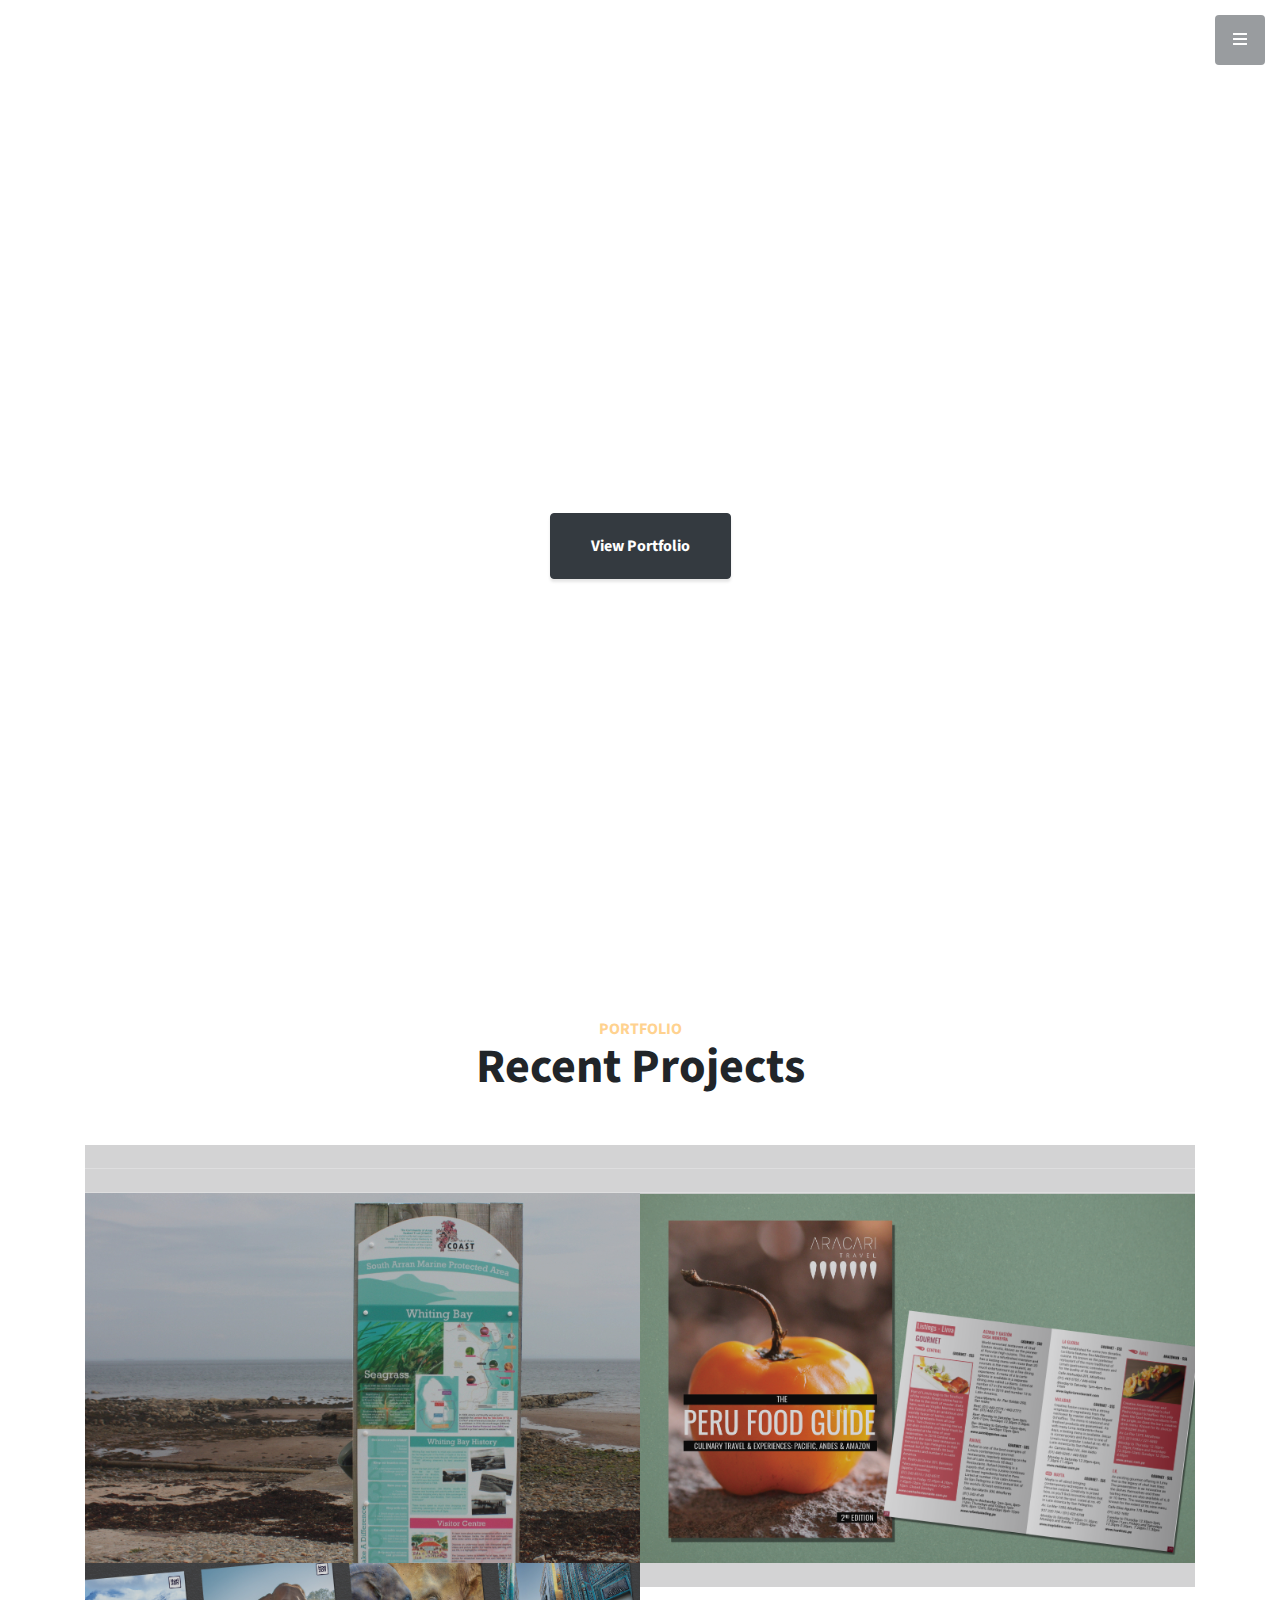
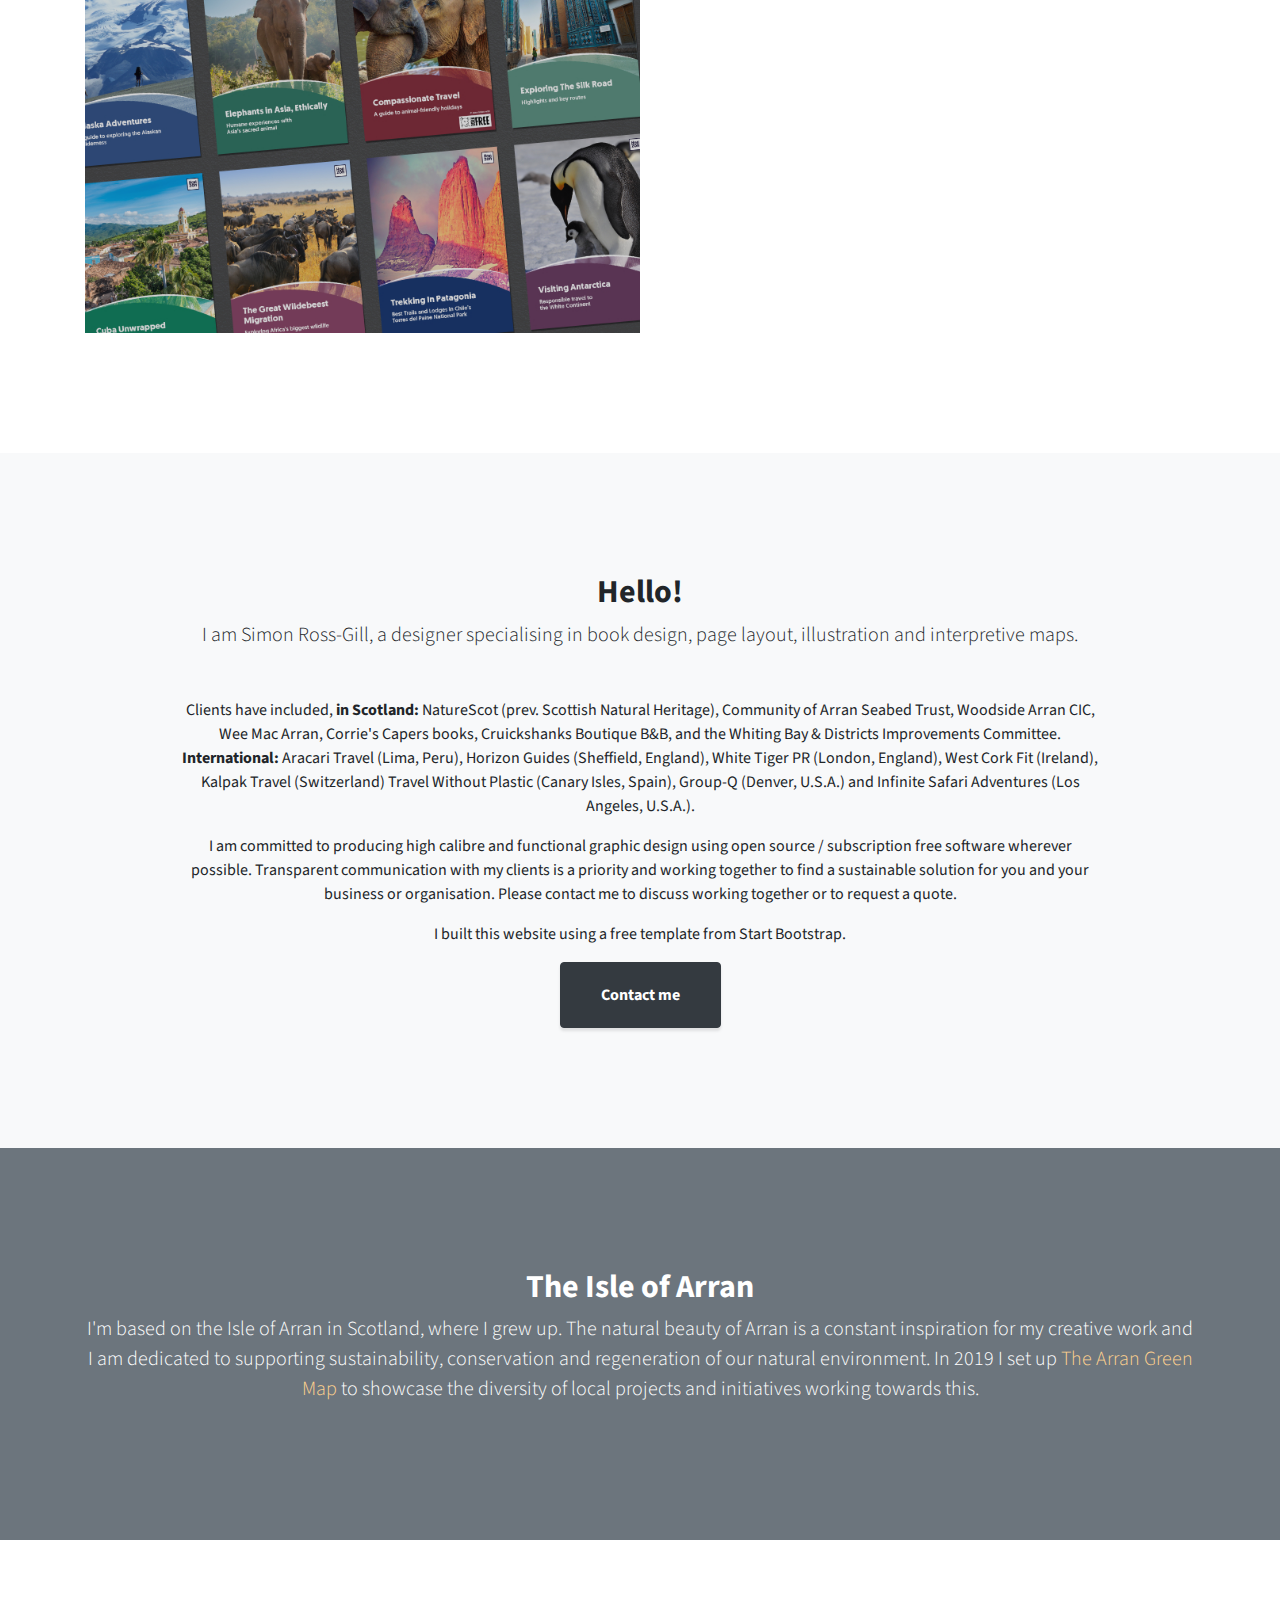
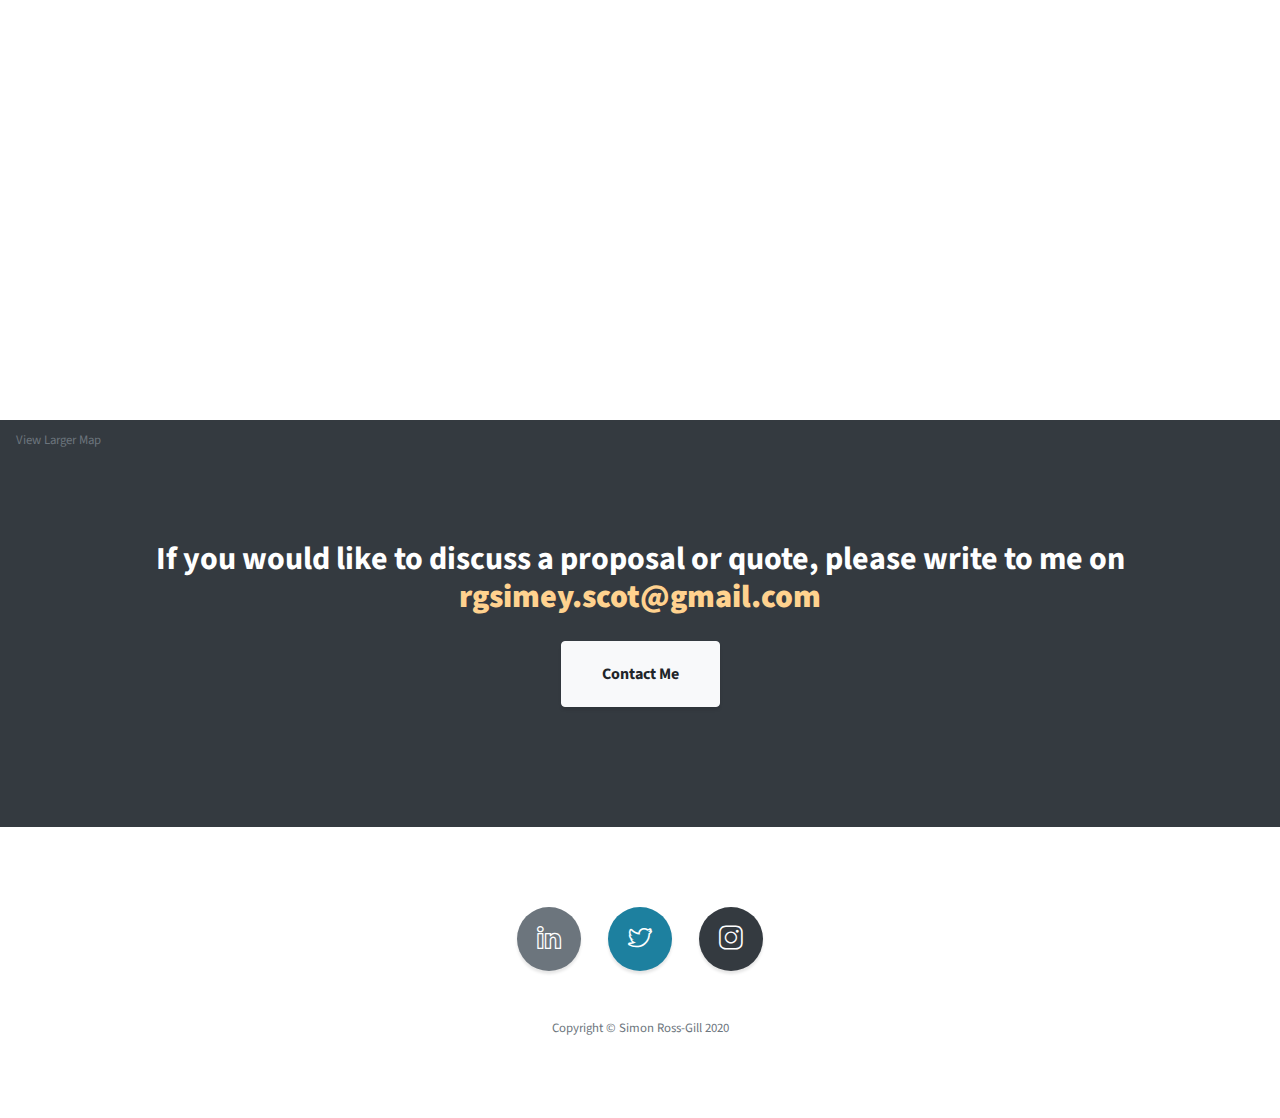
==== index.html @ 40991a4d "Add files via upload" ====
<!DOCTYPE html>
<html lang="en">

<head>

  <meta charset="utf-8">
  <meta name="viewport" content="width=device-width, initial-scale=1, shrink-to-fit=no">
  <meta name="description" content="">
  <meta name="author" content="">

  <title>Simon Ross-Gill - Graphic Design</title>


    <meta property="og:title" content="rgsimey.scot"/>
    <meta property="og:type" content="website"/>
    <meta property="og:description" content="Simon Ross-Gill | Graphic Design Portfolio"/>
    <meta property="og:image" content="https://rgsimey.scot/img/logo-192x192.png"/>
    <meta property="og:image:secure_url" content="https://rgsimey.scot/img/logo-192x192.png"/>
    <meta property="og:url" content="https://rgsimey.scot/"/>
    <meta property="og:site_name" content="Simon Ross-Gill | Graphic Design Portfolio"/>

    <link rel="shortcut icon" type="image/png" href="img/favicon.png"/>

  <!-- Bootstrap Core CSS -->
  <link href="vendor/bootstrap/css/bootstrap.min.css" rel="stylesheet">

  <!-- Custom Fonts -->
  <link href="vendor/fontawesome-free/css/all.min.css" rel="stylesheet" type="text/css">
  <link href="https://fonts.googleapis.com/css?family=Source+Sans+Pro:300,400,700,300italic,400italic,700italic" rel="stylesheet" type="text/css">
  <link href="vendor/simple-line-icons/css/simple-line-icons.css" rel="stylesheet">

  <!-- Custom CSS -->
  <link href="css/stylish-portfolio.css" rel="stylesheet">
  <link href="css/rgsimey.css" rel="stylesheet">

</head>

<body id="page-top">

  <!-- Navigation -->
  <a class="menu-toggle rounded" href="#">
    <i class="fas fa-bars"></i>
  </a>
  <nav id="sidebar-wrapper">
    <ul class="sidebar-nav">
      <li class="sidebar-brand">
        <a class="js-scroll-trigger" href="#page-top">rgsimey.scot</a>
      </li>
      <li class="sidebar-nav-item">
        <a class="js-scroll-trigger" href="#page-top">Home</a>
      </li>
      <li class="sidebar-nav-item">
        <a class="js-scroll-trigger" href="#portfolio">Portfolio</a>
      </li>
      <li class="sidebar-nav-item">
        <a class="js-scroll-trigger" href="#about">About</a>
      </li>
      <li class="sidebar-nav-item">
        <a class="js-scroll-trigger" href="#contact">Contact</a>
      </li>
    </ul>
  </nav>

  <!-- Header -->
  <header class="masthead d-flex">
    <div class="container text-center my-auto">
      <h1 class="mb-1">Simon Ross-Gill</h1>
      <h3 class="mb-5">
        <em>Page layout, maps, illustration, graphic design.</em>
      </h3>
      <a class="btn btn-dark btn-xl js-scroll-trigger" href="#portfolio">View Portfolio</a>
    </div>

    <div class="overlay"></div>
  </header>

  <!-- Portfolio -->
  <section class="content-section" id="portfolio">
    <div class="container">
      <div class="content-section-heading text-center">
        <h3 class="text-secondary mb-0">Portfolio</h3>
        <h2 class="mb-5">Recent Projects</h2>
      </div>
      <div class="row no-gutters">
        <div class="col-lg-6">
          <a class="portfolio-item" href="/nature-scot.html">
            <span class="caption">
              <span class="caption-content">
                <h2>Book Design</h2>
                <p class="mb-0">The Community-led Marine Biodiversity Monitoring Handbook. NatureScot (prev. Scottish Natural Heritage) - Scotland.</p>
              </span>
            </span>
            <img class="img-fluid" src="img/portfolio-1.jpg" alt="">
          </a>
        </div>
        <div class="col-lg-6">
          <a class="portfolio-item" href="/aracari-travel.html">
            <span class="caption">
              <span class="caption-content">
                <h2>Map Design</h2>
                <p class="mb-0">Travel maps of Peru. Aracari Travel - Lima, Peru. </p>
              </span>
            </span>
            <img class="img-fluid" src="img/portfolio-2.jpg" alt="">
          </a>
        </div>
        <div class="col-lg-6">
          <a class="portfolio-item" href="/arran-work.html">
            <span class="caption">
              <span class="caption-content">
                <h2>Map Design</h2>
                <p class="mb-0">Walk Your Way Round Whiting Bay - The Whiting Bay & Districts Improvements Association, Isle of Arran, Scotland.</p>
              </span>
            </span>
            <img class="img-fluid" src="img/portfolio-3.jpg" alt="">
          </a>
        </div>
        <div class="col-lg-6">
          <a class="portfolio-item" href="/coast.html">
            <span class="caption">
              <span class="caption-content">
                <h2>Front End Web Design</h2>
                <p class="mb-0">Mock ups of COAST website design. Community of Arran Seabed Trust, Isle of Arran, Scotland.</p>
              </span>
            </span>
            <img class="img-fluid" src="img/portfolio-4.jpg" alt="">
          </a>
        </div>
        <div class="col-lg-6">
          <a class="portfolio-item" href="/coast.html">
            <span class="caption">
              <span class="caption-content">
                <h2>Display Design</h2>
                <p class="mb-0">Interpretation panels around the South Arran Marine Protected Area. COAST, Isle of Arran, Scotland.</p>
              </span>
            </span>
            <img class="img-fluid" src="img/portfolio-5.jpg" alt="">
          </a>
        </div>
        <div class="col-lg-6">
          <a class="portfolio-item" href="/aracari-travel.html">
            <span class="caption">
              <span class="caption-content">
                <h2>Book Design</h2>
                <p class="mb-0">The Peru Food Guide. Aracari Travel, Lima, Peru.</p>
              </span>
            </span>
            <img class="img-fluid" src="img/portfolio-6.jpg" alt="">
          </a>
        </div>
        <div class="col-lg-6">
          <a class="portfolio-item" href="/horizon-guides.html">
            <span class="caption">
              <span class="caption-content">
                <h2>Book Design</h2>
                <p class="mb-0">A series of travel guides around the world. Horizon Guides, Sheffield, England.</p>
              </span>
            </span>
            <img class="img-fluid" src="img/portfolio-7.jpg" alt="">
          </a>
        </div>
        <div class="col-lg-6">
          <a class="portfolio-item" href="/woodside-arran.html">
            <span class="caption">
              <span class="caption-content">
                <h2>Label Design</h2>
                <p class="mb-0">Product advertisement for a permaculture farm. Woodside Arran CIC, Isle of Arran, Scotland</p>
              </span>
            </span>
            <img class="img-fluid" src="img/portfolio-8.jpg" alt="">
          </a>
        </div>
      </div>
    </div>
  </section>

    <!-- About -->
  <section class="content-section bg-light" id="about">
    <div class="container text-center">
      <div class="row">
        <div class="col-lg-10 mx-auto">
          <h2>Hello!</h2>
          <p class="lead mb-5">I am Simon Ross-Gill, a designer specialising in book design, page layout, illustration and interpretive maps.</p>

          <p>Clients have included, <strong>in Scotland:</strong> NatureScot (prev. Scottish Natural Heritage), Community of Arran Seabed Trust, Woodside Arran CIC, Wee Mac Arran, Corrie's Capers books, Cruickshanks Boutique B&B, and the Whiting Bay & Districts Improvements Committee. <strong>International:</strong>  Aracari Travel (Lima, Peru), Horizon Guides (Sheffield, England), White Tiger PR (London, England), West Cork Fit (Ireland), Kalpak Travel (Switzerland) Travel Without Plastic (Canary Isles, Spain), Group-Q (Denver, U.S.A.) and Infinite Safari Adventures (Los Angeles, U.S.A.).</p>

          <p>I am committed to producing high calibre and functional graphic design using open source / subscription free software wherever possible. Transparent communication with my clients is a priority and working together to find a sustainable solution for you and your business or organisation. Please contact me to discuss working together or to request a quote.</p>

          <p>I built this website using a free template from Start Bootstrap.</p>
          <a class="btn btn-dark btn-xl js-scroll-trigger" href="#contact">Contact me</a>
        </div>
      </div>
    </div>
  </section>

    <!-- Map -->
  <section class="content-section bg-secondary text-white">
    <div class="container text-center">
      <h2>The Isle of Arran</h2>

      <p class="lead">I'm based on the Isle of Arran in Scotland, where I grew up. The natural beauty of Arran is a constant inspiration for my creative work and I am dedicated to supporting sustainability, conservation and regeneration of our natural environment. In 2019 I set up <a href="http://www.arrangreenmap.co.uk" class="text-secondary">The Arran Green Map</a> to showcase the diversity of local projects and initiatives working towards this. </p>
    </div>
  </section>

  <section class="map">
    <iframe width="100%" height="100%" frameborder="0" scrolling="no" marginheight="0" marginwidth="0" src="https://www.openstreetmap.org/export/embed.html?bbox=-7.871704101562501%2C54.7531612000416%2C-2.3291015625000004%2C56.350033875847394&amp;layer=mapnik&amp;marker=55.55970923563198%2C-5.10040283203125" style="border: 0px solid black"></iframe><br/><small class="ml-3"><a class="text-muted" href="https://www.openstreetmap.org/?mlat=55.560&amp;mlon=-5.100#map=8/55.560/-5.100">View Larger Map</a></small>
  </section>





    <!-- Call to Action -->
  <section id="contact" class="content-section bg-dark text-white">
    <div class="container text-center">
      <h2 class="mb-4">If you would like to discuss a proposal or quote, please write to me on <strong><a href="mailto:rgsimey.scot@gmail.com" class="text-secondary">rgsimey.scot@gmail.com</a><strong></h2>
      <a href="mailto:rgsimey.scot@gmail.com" class="btn btn-xl btn-light">Contact Me</a>
    </div>
  </section>



  <!-- Footer -->
  <footer class="footer text-center">
    <div class="container">
      <ul class="list-inline mb-5">
        <li class="list-inline-item">
          <a class="social-link rounded-circle text-white mr-3 bg-secondary" href="https://www.linkedin.com/in/simonrossgill/">
            <i class="icon-social-linkedin"></i>
          </a>
        </li>
        <li class="list-inline-item">
          <a class="social-link rounded-circle text-white mr-3" href="https://twitter.com/rgsimey">
            <i class="icon-social-twitter"></i>
          </a>
        </li>
        <li class="list-inline-item">
          <a class="social-link rounded-circle text-white bg-dark" href="https://instagram.com/rgsimey">
            <i class="icon-social-instagram"></i>
          </a>
        </li>
      </ul>
      <p class="text-muted small mb-0">Copyright &copy; Simon Ross-Gill 2020</p>
    </div>
  </footer>

  <!-- Scroll to Top Button-->
  <a class="scroll-to-top rounded js-scroll-trigger" href="#page-top">
    <i class="fas fa-angle-up"></i>
  </a>

  <!-- Bootstrap core JavaScript -->
  <script src="vendor/jquery/jquery.min.js"></script>
  <script src="vendor/bootstrap/js/bootstrap.bundle.min.js"></script>

  <!-- Plugin JavaScript -->
  <script src="vendor/jquery-easing/jquery.easing.min.js"></script>

  <!-- Custom scripts for this template -->
  <script src="js/stylish-portfolio.min.js"></script>

</body>

</html>
---- vendor/simple-line-icons/css/simple-line-icons.css ----
@font-face {
  font-family: 'simple-line-icons';
  src: url('../fonts/Simple-Line-Icons.eot?v=2.4.0');
  src: url('../fonts/Simple-Line-Icons.eot?v=2.4.0#iefix') format('embedded-opentype'), url('../fonts/Simple-Line-Icons.woff2?v=2.4.0') format('woff2'), url('../fonts/Simple-Line-Icons.ttf?v=2.4.0') format('truetype'), url('../fonts/Simple-Line-Icons.woff?v=2.4.0') format('woff'), url('../fonts/Simple-Line-Icons.svg?v=2.4.0#simple-line-icons') format('svg');
  font-weight: normal;
  font-style: normal;
}
/*
 Use the following CSS code if you want to have a class per icon.
 Instead of a list of all class selectors, you can use the generic [class*="icon-"] selector, but it's slower:
*/
.icon-user,
.icon-people,
.icon-user-female,
.icon-user-follow,
.icon-user-following,
.icon-user-unfollow,
.icon-login,
.icon-logout,
.icon-emotsmile,
.icon-phone,
.icon-call-end,
.icon-call-in,
.icon-call-out,
.icon-map,
.icon-location-pin,
.icon-direction,
.icon-directions,
.icon-compass,
.icon-layers,
.icon-menu,
.icon-list,
.icon-options-vertical,
.icon-options,
.icon-arrow-down,
.icon-arrow-left,
.icon-arrow-right,
.icon-arrow-up,
.icon-arrow-up-circle,
.icon-arrow-left-circle,
.icon-arrow-right-circle,
.icon-arrow-down-circle,
.icon-check,
.icon-clock,
.icon-plus,
.icon-minus,
.icon-close,
.icon-event,
.icon-exclamation,
.icon-organization,
.icon-trophy,
.icon-screen-smartphone,
.icon-screen-desktop,
.icon-plane,
.icon-notebook,
.icon-mustache,
.icon-mouse,
.icon-magnet,
.icon-energy,
.icon-disc,
.icon-cursor,
.icon-cursor-move,
.icon-crop,
.icon-chemistry,
.icon-speedometer,
.icon-shield,
.icon-screen-tablet,
.icon-magic-wand,
.icon-hourglass,
.icon-graduation,
.icon-ghost,
.icon-game-controller,
.icon-fire,
.icon-eyeglass,
.icon-envelope-open,
.icon-envelope-letter,
.icon-bell,
.icon-badge,
.icon-anchor,
.icon-wallet,
.icon-vector,
.icon-speech,
.icon-puzzle,
.icon-printer,
.icon-present,
.icon-playlist,
.icon-pin,
.icon-picture,
.icon-handbag,
.icon-globe-alt,
.icon-globe,
.icon-folder-alt,
.icon-folder,
.icon-film,
.icon-feed,
.icon-drop,
.icon-drawer,
.icon-docs,
.icon-doc,
.icon-diamond,
.icon-cup,
.icon-calculator,
.icon-bubbles,
.icon-briefcase,
.icon-book-open,
.icon-basket-loaded,
.icon-basket,
.icon-bag,
.icon-action-undo,
.icon-action-redo,
.icon-wrench,
.icon-umbrella,
.icon-trash,
.icon-tag,
.icon-support,
.icon-frame,
.icon-size-fullscreen,
.icon-size-actual,
.icon-shuffle,
.icon-share-alt,
.icon-share,
.icon-rocket,
.icon-question,
.icon-pie-chart,
.icon-pencil,
.icon-note,
.icon-loop,
.icon-home,
.icon-grid,
.icon-graph,
.icon-microphone,
.icon-music-tone-alt,
.icon-music-tone,
.icon-earphones-alt,
.icon-earphones,
.icon-equalizer,
.icon-like,
.icon-dislike,
.icon-control-start,
.icon-control-rewind,
.icon-control-play,
.icon-control-pause,
.icon-control-forward,
.icon-control-end,
.icon-volume-1,
.icon-volume-2,
.icon-volume-off,
.icon-calendar,
.icon-bulb,
.icon-chart,
.icon-ban,
.icon-bubble,
.icon-camrecorder,
.icon-camera,
.icon-cloud-download,
.icon-cloud-upload,
.icon-envelope,
.icon-eye,
.icon-flag,
.icon-heart,
.icon-info,
.icon-key,
.icon-link,
.icon-lock,
.icon-lock-open,
.icon-magnifier,
.icon-magnifier-add,
.icon-magnifier-remove,
.icon-paper-clip,
.icon-paper-plane,
.icon-power,
.icon-refresh,
.icon-reload,
.icon-settings,
.icon-star,
.icon-symbol-female,
.icon-symbol-male,
.icon-target,
.icon-credit-card,
.icon-paypal,
.icon-social-tumblr,
.icon-social-twitter,
.icon-social-facebook,
.icon-social-instagram,
.icon-social-linkedin,
.icon-social-pinterest,
.icon-social-github,
.icon-social-google,
.icon-social-reddit,
.icon-social-skype,
.icon-social-dribbble,
.icon-social-behance,
.icon-social-foursqare,
.icon-social-soundcloud,
.icon-social-spotify,
.icon-social-stumbleupon,
.icon-social-youtube,
.icon-social-dropbox,
.icon-social-vkontakte,
.icon-social-steam {
  font-family: 'simple-line-icons';
  speak: none;
  font-style: normal;
  font-weight: normal;
  font-variant: normal;
  text-transform: none;
  line-height: 1;
  /* Better Font Rendering =========== */
  -webkit-font-smoothing: antialiased;
  -moz-osx-font-smoothing: grayscale;
}
.icon-user:before {
  content: "\e005";
}
.icon-people:before {
  content: "\e001";
}
.icon-user-female:before {
  content: "\e000";
}
.icon-user-follow:before {
  content: "\e002";
}
.icon-user-following:before {
  content: "\e003";
}
.icon-user-unfollow:before {
  content: "\e004";
}
.icon-login:before {
  content: "\e066";
}
.icon-logout:before {
  content: "\e065";
}
.icon-emotsmile:before {
  content: "\e021";
}
.icon-phone:before {
  content: "\e600";
}
.icon-call-end:before {
  content: "\e048";
}
.icon-call-in:before {
  content: "\e047";
}
.icon-call-out:before {
  content: "\e046";
}
.icon-map:before {
  content: "\e033";
}
.icon-location-pin:before {
  content: "\e096";
}
.icon-direction:before {
  content: "\e042";
}
.icon-directions:before {
  content: "\e041";
}
.icon-compass:before {
  content: "\e045";
}
.icon-layers:before {
  content: "\e034";
}
.icon-menu:before {
  content: "\e601";
}
.icon-list:before {
  content: "\e067";
}
.icon-options-vertical:before {
  content: "\e602";
}
.icon-options:before {
  content: "\e603";
}
.icon-arrow-down:before {
  content: "\e604";
}
.icon-arrow-left:before {
  content: "\e605";
}
.icon-arrow-right:before {
  content: "\e606";
}
.icon-arrow-up:before {
  content: "\e607";
}
.icon-arrow-up-circle:before {
  content: "\e078";
}
.icon-arrow-left-circle:before {
  content: "\e07a";
}
.icon-arrow-right-circle:before {
  content: "\e079";
}
.icon-arrow-down-circle:before {
  content: "\e07b";
}
.icon-check:before {
  content: "\e080";
}
.icon-clock:before {
  content: "\e081";
}
.icon-plus:before {
  content: "\e095";
}
.icon-minus:before {
  content: "\e615";
}
.icon-close:before {
  content: "\e082";
}
.icon-event:before {
  content: "\e619";
}
.icon-exclamation:before {
  content: "\e617";
}
.icon-organization:before {
  content: "\e616";
}
.icon-trophy:before {
  content: "\e006";
}
.icon-screen-smartphone:before {
  content: "\e010";
}
.icon-screen-desktop:before {
  content: "\e011";
}
.icon-plane:before {
  content: "\e012";
}
.icon-notebook:before {
  content: "\e013";
}
.icon-mustache:before {
  content: "\e014";
}
.icon-mouse:before {
  content: "\e015";
}
.icon-magnet:before {
  content: "\e016";
}
.icon-energy:before {
  content: "\e020";
}
.icon-disc:before {
  content: "\e022";
}
.icon-cursor:before {
  content: "\e06e";
}
.icon-cursor-move:before {
  content: "\e023";
}
.icon-crop:before {
  content: "\e024";
}
.icon-chemistry:before {
  content: "\e026";
}
.icon-speedometer:before {
  content: "\e007";
}
.icon-shield:before {
  content: "\e00e";
}
.icon-screen-tablet:before {
  content: "\e00f";
}
.icon-magic-wand:before {
  content: "\e017";
}
.icon-hourglass:before {
  content: "\e018";
}
.icon-graduation:before {
  content: "\e019";
}
.icon-ghost:before {
  content: "\e01a";
}
.icon-game-controller:before {
  content: "\e01b";
}
.icon-fire:before {
  content: "\e01c";
}
.icon-eyeglass:before {
  content: "\e01d";
}
.icon-envelope-open:before {
  content: "\e01e";
}
.icon-envelope-letter:before {
  content: "\e01f";
}
.icon-bell:before {
  content: "\e027";
}
.icon-badge:before {
  content: "\e028";
}
.icon-anchor:before {
  content: "\e029";
}
.icon-wallet:before {
  content: "\e02a";
}
.icon-vector:before {
  content: "\e02b";
}
.icon-speech:before {
  content: "\e02c";
}
.icon-puzzle:before {
  content: "\e02d";
}
.icon-printer:before {
  content: "\e02e";
}
.icon-present:before {
  content: "\e02f";
}
.icon-playlist:before {
  content: "\e030";
}
.icon-pin:before {
  content: "\e031";
}
.icon-picture:before {
  content: "\e032";
}
.icon-handbag:before {
  content: "\e035";
}
.icon-globe-alt:before {
  content: "\e036";
}
.icon-globe:before {
  content: "\e037";
}
.icon-folder-alt:before {
  content: "\e039";
}
.icon-folder:before {
  content: "\e089";
}
.icon-film:before {
  content: "\e03a";
}
.icon-feed:before {
  content: "\e03b";
}
.icon-drop:before {
  content: "\e03e";
}
.icon-drawer:before {
  content: "\e03f";
}
.icon-docs:before {
  content: "\e040";
}
.icon-doc:before {
  content: "\e085";
}
.icon-diamond:before {
  content: "\e043";
}
.icon-cup:before {
  content: "\e044";
}
.icon-calculator:before {
  content: "\e049";
}
.icon-bubbles:before {
  content: "\e04a";
}
.icon-briefcase:before {
  content: "\e04b";
}
.icon-book-open:before {
  content: "\e04c";
}
.icon-basket-loaded:before {
  content: "\e04d";
}
.icon-basket:before {
  content: "\e04e";
}
.icon-bag:before {
  content: "\e04f";
}
.icon-action-undo:before {
  content: "\e050";
}
.icon-action-redo:before {
  content: "\e051";
}
.icon-wrench:before {
  content: "\e052";
}
.icon-umbrella:before {
  content: "\e053";
}
.icon-trash:before {
  content: "\e054";
}
.icon-tag:before {
  content: "\e055";
}
.icon-support:before {
  content: "\e056";
}
.icon-frame:before {
  content: "\e038";
}
.icon-size-fullscreen:before {
  content: "\e057";
}
.icon-size-actual:before {
  content: "\e058";
}
.icon-shuffle:before {
  content: "\e059";
}
.icon-share-alt:before {
  content: "\e05a";
}
.icon-share:before {
  content: "\e05b";
}
.icon-rocket:before {
  content: "\e05c";
}
.icon-question:before {
  content: "\e05d";
}
.icon-pie-chart:before {
  content: "\e05e";
}
.icon-pencil:before {
  content: "\e05f";
}
.icon-note:before {
  content: "\e060";
}
.icon-loop:before {
  content: "\e064";
}
.icon-home:before {
  content: "\e069";
}
.icon-grid:before {
  content: "\e06a";
}
.icon-graph:before {
  content: "\e06b";
}
.icon-microphone:before {
  content: "\e063";
}
.icon-music-tone-alt:before {
  content: "\e061";
}
.icon-music-tone:before {
  content: "\e062";
}
.icon-earphones-alt:before {
  content: "\e03c";
}
.icon-earphones:before {
  content: "\e03d";
}
.icon-equalizer:before {
  content: "\e06c";
}
.icon-like:before {
  content: "\e068";
}
.icon-dislike:before {
  content: "\e06d";
}
.icon-control-start:before {
  content: "\e06f";
}
.icon-control-rewind:before {
  content: "\e070";
}
.icon-control-play:before {
  content: "\e071";
}
.icon-control-pause:before {
  content: "\e072";
}
.icon-control-forward:before {
  content: "\e073";
}
.icon-control-end:before {
  content: "\e074";
}
.icon-volume-1:before {
  content: "\e09f";
}
.icon-volume-2:before {
  content: "\e0a0";
}
.icon-volume-off:before {
  content: "\e0a1";
}
.icon-calendar:before {
  content: "\e075";
}
.icon-bulb:before {
  content: "\e076";
}
.icon-chart:before {
  content: "\e077";
}
.icon-ban:before {
  content: "\e07c";
}
.icon-bubble:before {
  content: "\e07d";
}
.icon-camrecorder:before {
  content: "\e07e";
}
.icon-camera:before {
  content: "\e07f";
}
.icon-cloud-download:before {
  content: "\e083";
}
.icon-cloud-upload:before {
  content: "\e084";
}
.icon-envelope:before {
  content: "\e086";
}
.icon-eye:before {
  content: "\e087";
}
.icon-flag:before {
  content: "\e088";
}
.icon-heart:before {
  content: "\e08a";
}
.icon-info:before {
  content: "\e08b";
}
.icon-key:before {
  content: "\e08c";
}
.icon-link:before {
  content: "\e08d";
}
.icon-lock:before {
  content: "\e08e";
}
.icon-lock-open:before {
  content: "\e08f";
}
.icon-magnifier:before {
  content: "\e090";
}
.icon-magnifier-add:before {
  content: "\e091";
}
.icon-magnifier-remove:before {
  content: "\e092";
}
.icon-paper-clip:before {
  content: "\e093";
}
.icon-paper-plane:before {
  content: "\e094";
}
.icon-power:before {
  content: "\e097";
}
.icon-refresh:before {
  content: "\e098";
}
.icon-reload:before {
  content: "\e099";
}
.icon-settings:before {
  content: "\e09a";
}
.icon-star:before {
  content: "\e09b";
}
.icon-symbol-female:before {
  content: "\e09c";
}
.icon-symbol-male:before {
  content: "\e09d";
}
.icon-target:before {
  content: "\e09e";
}
.icon-credit-card:before {
  content: "\e025";
}
.icon-paypal:before {
  content: "\e608";
}
.icon-social-tumblr:before {
  content: "\e00a";
}
.icon-social-twitter:before {
  content: "\e009";
}
.icon-social-facebook:before {
  content: "\e00b";
}
.icon-social-instagram:before {
  content: "\e609";
}
.icon-social-linkedin:before {
  content: "\e60a";
}
.icon-social-pinterest:before {
  content: "\e60b";
}
.icon-social-github:before {
  content: "\e60c";
}
.icon-social-google:before {
  content: "\e60d";
}
.icon-social-reddit:before {
  content: "\e60e";
}
.icon-social-skype:before {
  content: "\e60f";
}
.icon-social-dribbble:before {
  content: "\e00d";
}
.icon-social-behance:before {
  content: "\e610";
}
.icon-social-foursqare:before {
  content: "\e611";
}
.icon-social-soundcloud:before {
  content: "\e612";
}
.icon-social-spotify:before {
  content: "\e613";
}
.icon-social-stumbleupon:before {
  content: "\e614";
}
.icon-social-youtube:before {
  content: "\e008";
}
.icon-social-dropbox:before {
  content: "\e00c";
}
.icon-social-vkontakte:before {
  content: "\e618";
}
.icon-social-steam:before {
  content: "\e620";
}
---- css/stylish-portfolio.css ----
/*!
 * Start Bootstrap - Stylish Portfolio v5.0.7 (https://startbootstrap.com/template-overviews/stylish-portfolio)
 * Copyright 2013-2019 Start Bootstrap
 * Licensed under MIT (https://github.com/BlackrockDigital/startbootstrap-stylish-portfolio/blob/master/LICENSE)
 */

body,
html {
  width: 100%;
  height: 100%;
}

body {
  font-family: 'Source Sans Pro';
}

.btn-xl {
  padding: 1.25rem 2.5rem;
}

.content-section {
  padding-top: 7.5rem;
  padding-bottom: 7.5rem;
}

.content-section-heading h2 {
  font-size: 3rem;
}

.content-section-heading h3 {
  font-size: 1rem;
  text-transform: uppercase;
}

h1,
h2,
h3,
h4,
h5,
h6 {
  font-weight: 700;
}

.text-faded {
  color: rgba(255, 255, 255, 0.7);
}

/* Map */
.map {
  height: 30rem;
}

@media (max-width: 992px) {
  .map {
    height: 75%;
  }
}

.map iframe {
  pointer-events: none;
}

.scroll-to-top {
  position: fixed;
  right: 15px;
  bottom: 15px;
  display: none;
  width: 50px;
  height: 50px;
  text-align: center;
  color: white;
  background: rgba(52, 58, 64, 0.5);
  line-height: 45px;
}

.scroll-to-top:focus, .scroll-to-top:hover {
  color: white;
}

.scroll-to-top:hover {
  background: #343a40;
}

.scroll-to-top i {
  font-weight: 800;
}

.masthead {
  min-height: 30rem;
  position: relative;
  display: table;
  width: 100%;
  height: auto;
  padding-top: 8rem;
  padding-bottom: 8rem;
  background: linear-gradient(90deg, rgba(255, 255, 255, 0.1) 0%, rgba(255, 255, 255, 0.1) 100%), url("../img/bg-masthead.jpg");
  background-position: center center;
  background-repeat: no-repeat;
  background-size: cover;
}

.masthead h1 {
  font-size: 2rem;
  margin: 0;
  padding: 0;
}

@media (min-width: 992px) {
  .masthead {
    height: 100vh;
  }
  .masthead h1 {
    font-size: 5.5rem;
  }
}

/* Side Menu */
#sidebar-wrapper {
  position: fixed;
  z-index: 2;
  right: 0;
  width: 250px;
  height: 100%;
  transition: all 0.4s ease 0s;
  transform: translateX(250px);
  background: #1D809F;
  border-left: 1px solid rgba(255, 255, 255, 0.1);
}

.sidebar-nav {
  position: absolute;
  top: 0;
  width: 250px;
  margin: 0;
  padding: 0;
  list-style: none;
}

.sidebar-nav li.sidebar-nav-item a {
  display: block;
  text-decoration: none;
  color: #fff;
  padding: 15px;
}

.sidebar-nav li a:hover {
  text-decoration: none;
  color: #fff;
  background: rgba(255, 255, 255, 0.2);
}

.sidebar-nav li a:active,
.sidebar-nav li a:focus {
  text-decoration: none;
}

.sidebar-nav > .sidebar-brand {
  font-size: 1.2rem;
  background: rgba(52, 58, 64, 0.1);
  height: 80px;
  line-height: 50px;
  padding-top: 15px;
  padding-bottom: 15px;
  padding-left: 15px;
}

.sidebar-nav > .sidebar-brand a {
  color: #fff;
}

.sidebar-nav > .sidebar-brand a:hover {
  color: #fff;
  background: none;
}

#sidebar-wrapper.active {
  right: 250px;
  width: 250px;
  transition: all 0.4s ease 0s;
}

.menu-toggle {
  position: fixed;
  right: 15px;
  top: 15px;
  width: 50px;
  height: 50px;
  text-align: center;
  color: #fff;
  background: rgba(52, 58, 64, 0.5);
  line-height: 50px;
  z-index: 999;
}

.menu-toggle:focus, .menu-toggle:hover {
  color: #fff;
}

.menu-toggle:hover {
  background: #343a40;
}

.service-icon {
  background-color: #fff;
  color: #1D809F;
  height: 7rem;
  width: 7rem;
  display: block;
  line-height: 7.5rem;
  font-size: 2.25rem;
  box-shadow: 0 3px 3px 0 rgba(0, 0, 0, 0.1);
}

.callout {
  padding: 15rem 0;
  background: linear-gradient(90deg, rgba(255, 255, 255, 0.1) 0%, rgba(255, 255, 255, 0.1) 100%), url("../img/bg-callout.jpg");
  background-position: center center;
  background-repeat: no-repeat;
  background-size: cover;
}

.callout h2 {
  font-size: 3.5rem;
  font-weight: 700;
  display: block;
  max-width: 30rem;
}

.portfolio-item {
  display: block;
  position: relative;
  overflow: hidden;
  max-width: 530px;
  margin: auto auto 1rem;
}

.portfolio-item .caption {
  display: flex;
  height: 100%;
  width: 100%;
  background-color: rgba(33, 37, 41, 0.2);
  position: absolute;
  top: 0;
  bottom: 0;
  z-index: 1;
}

.portfolio-item .caption .caption-content {
  color: #fff;
  margin: auto 2rem 2rem;
}

.portfolio-item .caption .caption-content h2 {
  font-size: 0.8rem;
  text-transform: uppercase;
}

.portfolio-item .caption .caption-content p {
  font-weight: 300;
  font-size: 1.2rem;
}

@media (min-width: 992px) {
  .portfolio-item {
    max-width: none;
    margin: 0;
  }
  .portfolio-item .caption {
    -webkit-transition: -webkit-clip-path 0.25s ease-out, background-color 0.7s;
    -webkit-clip-path: inset(0px);
    clip-path: inset(0px);
  }
  .portfolio-item .caption .caption-content {
    transition: opacity 0.25s;
    margin-left: 5rem;
    margin-right: 5rem;
    margin-bottom: 5rem;
  }
  .portfolio-item img {
    -webkit-transition: -webkit-clip-path 0.25s ease-out;
    -webkit-clip-path: inset(-1px);
    clip-path: inset(-1px);
  }
  .portfolio-item:hover img {
    -webkit-clip-path: inset(2rem);
    clip-path: inset(2rem);
  }
  .portfolio-item:hover .caption {
    background-color: rgba(29, 128, 159, 0.9);
    -webkit-clip-path: inset(2rem);
    clip-path: inset(2rem);
  }
}

footer.footer {
  padding-top: 5rem;
  padding-bottom: 5rem;
}

footer.footer .social-link {
  display: block;
  height: 4rem;
  width: 4rem;
  line-height: 4.3rem;
  font-size: 1.5rem;
  background-color: #1D809F;
  transition: background-color 0.15s ease-in-out;
  box-shadow: 0 3px 3px 0 rgba(0, 0, 0, 0.1);
}

footer.footer .social-link:hover {
  background-color: #155d74;
  text-decoration: none;
}

a {
  color: #1D809F;
}

a:hover, a:focus, a:active {
  color: #155d74;
}

.btn-primary {
  background-color: #1D809F !important;
  border-color: #1D809F !important;
  color: #fff !important;
}

.btn-primary:hover, .btn-primary:focus, .btn-primary:active {
  background-color: #155d74 !important;
  border-color: #155d74 !important;
}

.btn-secondary {
  background-color: #ecb807 !important;
  border-color: #ecb807 !important;
  color: #fff !important;
}

.btn-secondary:hover, .btn-secondary:focus, .btn-secondary:active {
  background-color: #ba9106 !important;
  border-color: #ba9106 !important;
}

.btn-dark {
  color: #fff !important;
}

.btn {
  box-shadow: 0px 3px 3px 0px rgba(0, 0, 0, 0.1);
  font-weight: 700;
}

.bg-primary {
  background-color: #1D809F !important;
}

.text-primary {
  color: #1D809F !important;
}

.text-secondary {
  color: #ecb807 !important;
}
---- css/rgsimey.css ----
/*!
 * Start Bootstrap - Stylish Portfolio v5.0.7 (https://startbootstrap.com/template-overviews/stylish-portfolio)
 * Copyright 2013-2019 Start Bootstrap
 * Licensed under MIT (https://github.com/BlackrockDigital/startbootstrap-stylish-portfolio/blob/master/LICENSE)
 */

.portfolio-item .caption-content {
  visibility: hidden;
}

.portfolio-item:hover .caption-content {
  visibility: visible;
}

.small-title {
  visibility: hidden;
}

.portfolio-item:hover .caption-content {
  visibility: visible;
}

h1 .small-title {
  font-size:.8rem;  
  color: white;
  opacity: .7;

}

@media (max-width: 991px) {
  #contact h2  {
    font-size:1.5rem;  

  }
}

.text-secondary {
  color: #FFD28F !important;
}


/* Mastheads */


.masthead h1, .masthead h3 {
  color: white;
}

.masthead-nature-scot h1, .masthead-coast h1, .masthead-aracari h1 {
  color: white;
  opacity: .7;
}

.masthead-coast {
  min-height: 30rem;
  position: relative;
  display: table;
  width: 100%;
  height: auto;
  padding-top: 8rem;
  padding-bottom: 8rem;
  background: linear-gradient(90deg, rgba(255, 255, 255, 0.1) 0%, rgba(255, 255, 255, 0.1) 100%), url("../img/bg-masthead-coast.jpg");
  background-position: center center;
  background-repeat: no-repeat;
  background-size: cover;
}

.masthead-aracari {
  min-height: 30rem;
  position: relative;
  display: table;
  width: 100%;
  height: auto;
  padding-top: 8rem;
  padding-bottom: 8rem;
  background: linear-gradient(90deg, rgba(255, 255, 255, 0.1) 0%, rgba(255, 255, 255, 0.1) 100%), url("../img/bg-masthead-aracari.jpg");
  background-position: center center;
  background-repeat: no-repeat;
  background-size: cover;
}

.masthead-nature-scot {
  min-height: 30rem;
  position: relative;
  display: table;
  width: 100%;
  height: auto;
  padding-top: 8rem;
  padding-bottom: 8rem;
  background: linear-gradient(90deg, rgba(255, 255, 255, 0.1) 0%, rgba(255, 255, 255, 0.1) 100%), url("../img/bg-masthead-nature-scot.jpg");
  background-position: center center;
  background-repeat: no-repeat;
  background-size: cover;
}

.masthead-woodside {
  min-height: 30rem;
  position: relative;
  display: table;
  width: 100%;
  height: auto;
  padding-top: 8rem;
  padding-bottom: 8rem;
  background: linear-gradient(90deg, rgba(255, 255, 255, 0.1) 0%, rgba(255, 255, 255, 0.1) 100%), url("../img/bg-masthead-woodside.jpg");
  background-position: center center;
  background-repeat: no-repeat;
  background-size: cover;
}

.masthead-arran {
  min-height: 30rem;
  position: relative;
  display: table;
  width: 100%;
  height: auto;
  padding-top: 8rem;
  padding-bottom: 8rem;
  background: linear-gradient(90deg, rgba(255, 255, 255, 0.1) 0%, rgba(255, 255, 255, 0.1) 100%), url("../img/bg-masthead-arran.jpg");
  background-position: center center;
  background-repeat: no-repeat;
  background-size: cover;
}

.masthead-horizon {
  min-height: 30rem;
  position: relative;
  display: table;
  width: 100%;
  height: auto;
  padding-top: 8rem;
  padding-bottom: 8rem;
  background: linear-gradient(90deg, rgba(255, 255, 255, 0.1) 0%, rgba(255, 255, 255, 0.1) 100%), url("../img/bg-masthead-horizon.jpg");
  background-position: center center;
  background-repeat: no-repeat;
  background-size: cover;
}




/* Portfolio Items */


.portfolio-item .caption .caption-content {
  color: #000;
  margin: auto 2rem 2rem;
}


@media (max-width: 991px) {
  .portfolio-item .caption .caption-content {
    color: #fff;
    margin: auto 2rem 2rem;
  }
}


@media (min-width: 992px) {
    .portfolio-item img {
    -webkit-transition: -webkit-clip-path 0.25s ease-out;
    -webkit-clip-path: inset(-1px);
    clip-path: inset(-1px);
  }

  .portfolio-item:hover img {
    -webkit-clip-path: inset(.5rem);
    clip-path: inset(.5rem);
  }
  .portfolio-item:hover .caption {
    background-color: rgba(255, 255, 255, 0.7);
    -webkit-clip-path: inset(.5rem);
    clip-path: inset(.5rem);
  }
}

@media (min-width: 992px) {

  .projects {
  display: flex;
  background-color: rgba(0, 0, 0, 0.9);
  }

  .projects:hover img {
      opacity: .5;
  -webkit-transform: translateY(0em);
          transform: translateY(0em);
  -webkit-transition: opacity .2s ease-out,
              -webkit-transform .2s ;
  transition: opacity .2s ease-out,
              -webkit-transform .2s ;
  transition: transform .2s ,
              opacity .2s ease-out,
              -webkit-transform .2s ;

  will-change: transform, opacity;
  }
}



/* Side Menu */
#sidebar-wrapper {
  position: fixed;
  z-index: 2;
  right: 0;
  width: 250px;
  height: 100%;
  transition: all 0.4s ease 0s;
  transform: translateX(250px);
  background: #333;
  border-left: 1px solid rgba(255, 255, 255, 0.1);
}

.sidebar-nav li a:hover {
  text-decoration: none;
  color: #fff;
  background: rgba(0, 0, 0, 0.2);
}
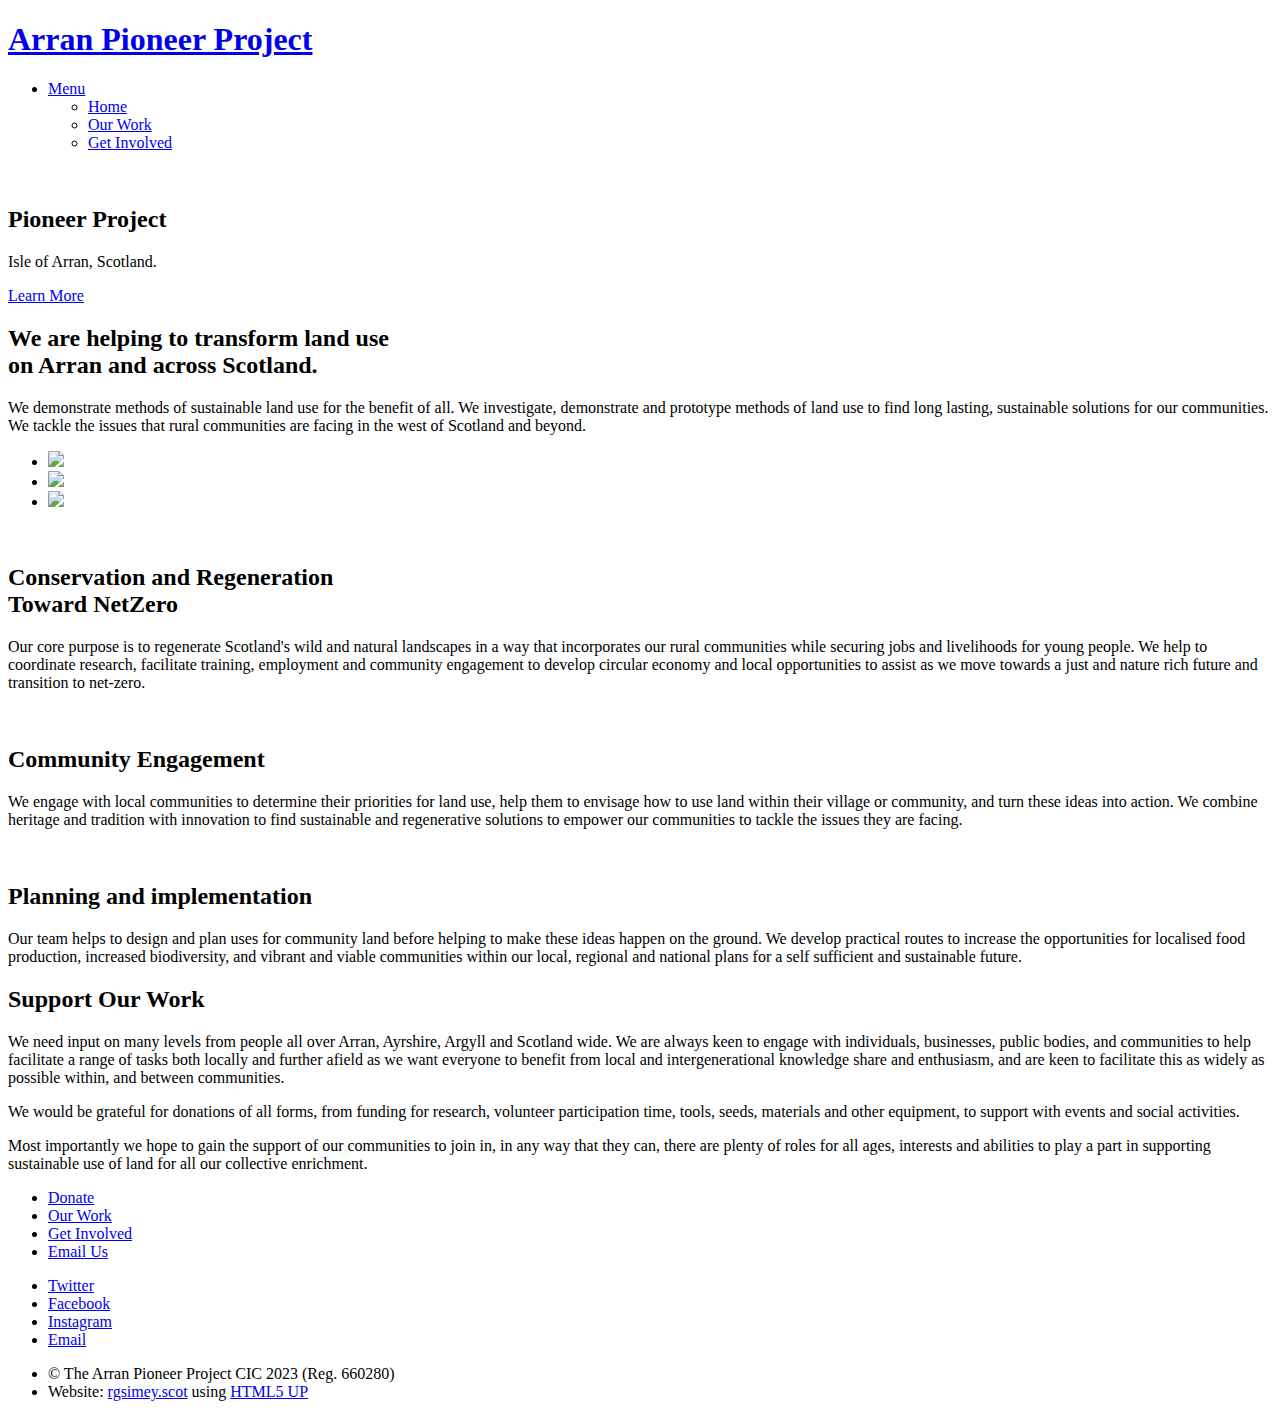
==== commit fc88afa8: "Add files via upload" ====
--- a/index.html
+++ b/index.html
@@ -1,264 +1,187 @@
-<!DOCTYPE html>
-<html lang="en">
-
-<head>
-
-  <meta charset="utf-8">
-  <meta name="viewport" content="width=device-width, initial-scale=1, shrink-to-fit=no">
-  <meta name="description" content="">
-  <meta name="author" content="">
-
-  <title>Simon Ross-Gill - Graphic Design</title>
-
-
-    <meta property="og:title" content="rgsimey.scot"/>
-    <meta property="og:type" content="website"/>
-    <meta property="og:description" content="Simon Ross-Gill | Graphic Design Portfolio"/>
-    <meta property="og:image" content="https://rgsimey.scot/img/logo-192x192.png"/>
-    <meta property="og:image:secure_url" content="https://rgsimey.scot/img/logo-192x192.png"/>
-    <meta property="og:url" content="https://rgsimey.scot/"/>
-    <meta property="og:site_name" content="Simon Ross-Gill | Graphic Design Portfolio"/>
-
-    <link rel="shortcut icon" type="image/png" href="img/favicon.png"/>
-
-  <!-- Bootstrap Core CSS -->
-  <link href="vendor/bootstrap/css/bootstrap.min.css" rel="stylesheet">
-
-  <!-- Custom Fonts -->
-  <link href="vendor/fontawesome-free/css/all.min.css" rel="stylesheet" type="text/css">
-  <link href="https://fonts.googleapis.com/css?family=Source+Sans+Pro:300,400,700,300italic,400italic,700italic" rel="stylesheet" type="text/css">
-  <link href="vendor/simple-line-icons/css/simple-line-icons.css" rel="stylesheet">
-
-  <!-- Custom CSS -->
-  <link href="css/stylish-portfolio.css" rel="stylesheet">
-  <link href="css/rgsimey.css" rel="stylesheet">
-
-</head>
-
-<body id="page-top">
-
-  <!-- Navigation -->
-  <a class="menu-toggle rounded" href="#">
-    <i class="fas fa-bars"></i>
-  </a>
-  <nav id="sidebar-wrapper">
-    <ul class="sidebar-nav">
-      <li class="sidebar-brand">
-        <a class="js-scroll-trigger" href="#page-top">rgsimey.scot</a>
-      </li>
-      <li class="sidebar-nav-item">
-        <a class="js-scroll-trigger" href="#page-top">Home</a>
-      </li>
-      <li class="sidebar-nav-item">
-        <a class="js-scroll-trigger" href="#portfolio">Portfolio</a>
-      </li>
-      <li class="sidebar-nav-item">
-        <a class="js-scroll-trigger" href="#about">About</a>
-      </li>
-      <li class="sidebar-nav-item">
-        <a class="js-scroll-trigger" href="#contact">Contact</a>
-      </li>
-    </ul>
-  </nav>
-
-  <!-- Header -->
-  <header class="masthead d-flex">
-    <div class="container text-center my-auto">
-      <h1 class="mb-1">Simon Ross-Gill</h1>
-      <h3 class="mb-5">
-        <em>Page layout, maps, illustration, graphic design.</em>
-      </h3>
-      <a class="btn btn-dark btn-xl js-scroll-trigger" href="#portfolio">View Portfolio</a>
-    </div>
-
-    <div class="overlay"></div>
-  </header>
-
-  <!-- Portfolio -->
-  <section class="content-section" id="portfolio">
-    <div class="container">
-      <div class="content-section-heading text-center">
-        <h3 class="text-secondary mb-0">Portfolio</h3>
-        <h2 class="mb-5">Recent Projects</h2>
-      </div>
-      <div class="row no-gutters">
-        <div class="col-lg-6">
-          <a class="portfolio-item" href="/nature-scot.html">
-            <span class="caption">
-              <span class="caption-content">
-                <h2>Book Design</h2>
-                <p class="mb-0">The Community-led Marine Biodiversity Monitoring Handbook. NatureScot (prev. Scottish Natural Heritage) - Scotland.</p>
-              </span>
-            </span>
-            <img class="img-fluid" src="img/portfolio-1.jpg" alt="">
-          </a>
-        </div>
-        <div class="col-lg-6">
-          <a class="portfolio-item" href="/aracari-travel.html">
-            <span class="caption">
-              <span class="caption-content">
-                <h2>Map Design</h2>
-                <p class="mb-0">Travel maps of Peru. Aracari Travel - Lima, Peru. </p>
-              </span>
-            </span>
-            <img class="img-fluid" src="img/portfolio-2.jpg" alt="">
-          </a>
-        </div>
-        <div class="col-lg-6">
-          <a class="portfolio-item" href="/arran-work.html">
-            <span class="caption">
-              <span class="caption-content">
-                <h2>Map Design</h2>
-                <p class="mb-0">Walk Your Way Round Whiting Bay - The Whiting Bay & Districts Improvements Association, Isle of Arran, Scotland.</p>
-              </span>
-            </span>
-            <img class="img-fluid" src="img/portfolio-3.jpg" alt="">
-          </a>
-        </div>
-        <div class="col-lg-6">
-          <a class="portfolio-item" href="/coast.html">
-            <span class="caption">
-              <span class="caption-content">
-                <h2>Front End Web Design</h2>
-                <p class="mb-0">Mock ups of COAST website design. Community of Arran Seabed Trust, Isle of Arran, Scotland.</p>
-              </span>
-            </span>
-            <img class="img-fluid" src="img/portfolio-4.jpg" alt="">
-          </a>
-        </div>
-        <div class="col-lg-6">
-          <a class="portfolio-item" href="/coast.html">
-            <span class="caption">
-              <span class="caption-content">
-                <h2>Display Design</h2>
-                <p class="mb-0">Interpretation panels around the South Arran Marine Protected Area. COAST, Isle of Arran, Scotland.</p>
-              </span>
-            </span>
-            <img class="img-fluid" src="img/portfolio-5.jpg" alt="">
-          </a>
-        </div>
-        <div class="col-lg-6">
-          <a class="portfolio-item" href="/aracari-travel.html">
-            <span class="caption">
-              <span class="caption-content">
-                <h2>Book Design</h2>
-                <p class="mb-0">The Peru Food Guide. Aracari Travel, Lima, Peru.</p>
-              </span>
-            </span>
-            <img class="img-fluid" src="img/portfolio-6.jpg" alt="">
-          </a>
-        </div>
-        <div class="col-lg-6">
-          <a class="portfolio-item" href="/horizon-guides.html">
-            <span class="caption">
-              <span class="caption-content">
-                <h2>Book Design</h2>
-                <p class="mb-0">A series of travel guides around the world. Horizon Guides, Sheffield, England.</p>
-              </span>
-            </span>
-            <img class="img-fluid" src="img/portfolio-7.jpg" alt="">
-          </a>
-        </div>
-        <div class="col-lg-6">
-          <a class="portfolio-item" href="/woodside-arran.html">
-            <span class="caption">
-              <span class="caption-content">
-                <h2>Label Design</h2>
-                <p class="mb-0">Product advertisement for a permaculture farm. Woodside Arran CIC, Isle of Arran, Scotland</p>
-              </span>
-            </span>
-            <img class="img-fluid" src="img/portfolio-8.jpg" alt="">
-          </a>
-        </div>
-      </div>
-    </div>
-  </section>
-
-    <!-- About -->
-  <section class="content-section bg-light" id="about">
-    <div class="container text-center">
-      <div class="row">
-        <div class="col-lg-10 mx-auto">
-          <h2>Hello!</h2>
-          <p class="lead mb-5">I am Simon Ross-Gill, a designer specialising in book design, page layout, illustration and interpretive maps.</p>
-
-          <p>Clients have included, <strong>in Scotland:</strong> NatureScot (prev. Scottish Natural Heritage), Community of Arran Seabed Trust, Woodside Arran CIC, Wee Mac Arran, Corrie's Capers books, Cruickshanks Boutique B&B, and the Whiting Bay & Districts Improvements Committee. <strong>International:</strong>  Aracari Travel (Lima, Peru), Horizon Guides (Sheffield, England), White Tiger PR (London, England), West Cork Fit (Ireland), Kalpak Travel (Switzerland) Travel Without Plastic (Canary Isles, Spain), Group-Q (Denver, U.S.A.) and Infinite Safari Adventures (Los Angeles, U.S.A.).</p>
-
-          <p>I am committed to producing high calibre and functional graphic design using open source / subscription free software wherever possible. Transparent communication with my clients is a priority and working together to find a sustainable solution for you and your business or organisation. Please contact me to discuss working together or to request a quote.</p>
-
-          <p>I built this website using a free template from Start Bootstrap.</p>
-          <a class="btn btn-dark btn-xl js-scroll-trigger" href="#contact">Contact me</a>
-        </div>
-      </div>
-    </div>
-  </section>
-
-    <!-- Map -->
-  <section class="content-section bg-secondary text-white">
-    <div class="container text-center">
-      <h2>The Isle of Arran</h2>
-
-      <p class="lead">I'm based on the Isle of Arran in Scotland, where I grew up. The natural beauty of Arran is a constant inspiration for my creative work and I am dedicated to supporting sustainability, conservation and regeneration of our natural environment. In 2019 I set up <a href="http://www.arrangreenmap.co.uk" class="text-secondary">The Arran Green Map</a> to showcase the diversity of local projects and initiatives working towards this. </p>
-    </div>
-  </section>
-
-  <section class="map">
-    <iframe width="100%" height="100%" frameborder="0" scrolling="no" marginheight="0" marginwidth="0" src="https://www.openstreetmap.org/export/embed.html?bbox=-7.871704101562501%2C54.7531612000416%2C-2.3291015625000004%2C56.350033875847394&amp;layer=mapnik&amp;marker=55.55970923563198%2C-5.10040283203125" style="border: 0px solid black"></iframe><br/><small class="ml-3"><a class="text-muted" href="https://www.openstreetmap.org/?mlat=55.560&amp;mlon=-5.100#map=8/55.560/-5.100">View Larger Map</a></small>
-  </section>
-
-
-
-
-
-    <!-- Call to Action -->
-  <section id="contact" class="content-section bg-dark text-white">
-    <div class="container text-center">
-      <h2 class="mb-4">If you would like to discuss a proposal or quote, please write to me on <strong><a href="mailto:rgsimey.scot@gmail.com" class="text-secondary">rgsimey.scot@gmail.com</a><strong></h2>
-      <a href="mailto:rgsimey.scot@gmail.com" class="btn btn-xl btn-light">Contact Me</a>
-    </div>
-  </section>
-
-
-
-  <!-- Footer -->
-  <footer class="footer text-center">
-    <div class="container">
-      <ul class="list-inline mb-5">
-        <li class="list-inline-item">
-          <a class="social-link rounded-circle text-white mr-3 bg-secondary" href="https://www.linkedin.com/in/simonrossgill/">
-            <i class="icon-social-linkedin"></i>
-          </a>
-        </li>
-        <li class="list-inline-item">
-          <a class="social-link rounded-circle text-white mr-3" href="https://twitter.com/rgsimey">
-            <i class="icon-social-twitter"></i>
-          </a>
-        </li>
-        <li class="list-inline-item">
-          <a class="social-link rounded-circle text-white bg-dark" href="https://instagram.com/rgsimey">
-            <i class="icon-social-instagram"></i>
-          </a>
-        </li>
-      </ul>
-      <p class="text-muted small mb-0">Copyright &copy; Simon Ross-Gill 2020</p>
-    </div>
-  </footer>
-
-  <!-- Scroll to Top Button-->
-  <a class="scroll-to-top rounded js-scroll-trigger" href="#page-top">
-    <i class="fas fa-angle-up"></i>
-  </a>
-
-  <!-- Bootstrap core JavaScript -->
-  <script src="vendor/jquery/jquery.min.js"></script>
-  <script src="vendor/bootstrap/js/bootstrap.bundle.min.js"></script>
-
-  <!-- Plugin JavaScript -->
-  <script src="vendor/jquery-easing/jquery.easing.min.js"></script>
-
-  <!-- Custom scripts for this template -->
-  <script src="js/stylish-portfolio.min.js"></script>
-
-</body>
-
-</html>
+<!DOCTYPE HTML>
+<!--
+	Spectral by HTML5 UP
+	html5up.net | @ajlkn
+	Free for personal and commercial use under the CCA 3.0 license (html5up.net/license)
+-->
+<html>
+	<head>
+		<title>The Arran Pioneer Project CIC</title>
+		<meta charset="utf-8" />
+		<meta name="viewport" content="width=device-width, initial-scale=1, user-scalable=no" />
+		<link rel="stylesheet" href="assets/css/main.css" />
+		<noscript><link rel="stylesheet" href="assets/css/noscript.css" /></noscript>
+
+		<link rel="shortcut icon" type="image/png" href="images/favicon.png"/>
+
+     	<meta property="og:title" content="The Arran Pioneer Project CIC"/>
+     	<meta property="og:type" content="website"/>
+      	<meta property="og:description" content="We are helping to transform land use on Arran and across Scotland."/>
+      	<meta property="og:image" content="https://pioneerproject.scot/img/logo-orange.png"/>
+      	<meta property="og:image:secure_url" content="https://pioneerproject.scot/images/logo-orange.png"/>
+      	<meta property="og:url" content="https://pioneerproject.scot"/>
+      	<meta property="og:site_name" content="The Arran Pioneer Project CIC"/>
+
+	</head>
+	<body class="landing is-preload">
+
+		<!-- Page Wrapper -->
+			<div id="page-wrapper">
+
+				<!-- Header -->
+					<header id="header" class="alt">
+						<h1><a href="index.html">Arran Pioneer Project</a></h1>
+						<nav id="nav">
+							<ul>
+								<li class="special">
+									<a href="#menu" class="menuToggle"><span>Menu</span></a>
+									<div id="menu">
+										<ul>
+											<li><a href="index.html">Home</a></li>
+											<li><a href="our-work.html">Our Work</a></li>
+											<li><a href="get-involved.html">Get Involved</a></li>
+										</ul>
+									</div>
+								</li>
+							</ul>
+						</nav>
+					</header>
+
+				<!-- Banner -->
+
+					<section id="banner">
+						<div class="inner">
+							<img class="image" src="images/avatar.png" alt="" />
+						</div>	
+						<div class="inner">
+							<h2>Pioneer Project</h2>	
+							<p>Isle of Arran, Scotland.</p>
+							<!-- <ul class="actions special">
+								<li><a href="#" class="button primary">Activate</a></li>
+							</ul> ---->
+						</div>
+						<a href="#one" class="more scrolly">Learn More</a>
+					</section>
+
+				<!-- One -->
+					<section id="one" class="wrapper style1 special">
+						<div class="inner">
+							<header class="major">
+								<h2>We are helping to transform land use <br />on Arran and across Scotland. </h2>
+								<p>We demonstrate methods of sustainable land use for the benefit of all. We investigate, demonstrate and prototype methods of land use to find long lasting, sustainable solutions for our communities.  We tackle the issues that rural communities are facing in the west of Scotland and beyond.</p>
+
+								<p></p>
+							</header>
+							<ul class="icons major">
+								<li><img src="images/leaf-icon.png"></li>
+								<li><img src="images/house-icon.png"></li>
+								<li><img src="images/pencil-icon.png"></li>
+							</ul>
+						</div>
+					</section>
+
+				<!-- Two -->
+					<section id="two" class="wrapper alt style2">
+						<section class="spotlight">
+							<div class="image"><img src="images/pic01.jpg" alt="" /></div><div class="content">
+								<h2>Conservation and Regeneration<br />Toward NetZero</h2>
+								<p>Our core purpose is to regenerate Scotland's wild and natural landscapes in a way that incorporates our rural communities while securing jobs and livelihoods for young people. We help to coordinate research, facilitate training, employment and community engagement to develop circular economy and local opportunities to assist as we move towards a just and nature rich future and transition to net-zero. </p>
+							</div>
+						</section>
+						<section class="spotlight">
+							<div class="image"><img src="images/pic02.jpg" alt="" /></div><div class="content">
+								<h2>Community Engagement</h2>
+								<p>We engage with local communities to determine their priorities for land use, help them to envisage how to use land within their village or community, and turn these ideas into action. We combine heritage and tradition with innovation to find sustainable and regenerative solutions to empower our communities to tackle the issues they are facing.</p>
+							</div>
+						</section>
+						<section class="spotlight">
+							<div class="image"><img src="images/pic03.jpg" alt="" /></div><div class="content">
+								<h2>Planning and implementation</h2>
+								<p>Our team helps to design and plan uses for community land before helping to make these ideas happen on the ground. We develop practical routes to increase the opportunities for localised food production, increased biodiversity, and vibrant and viable communities within our local, regional and national plans for a self sufficient and sustainable future. </p>
+							</div>
+						</section>
+					</section>
+
+				<!-- Three
+					<section id="three" class="wrapper style3 special">
+						<div class="inner">
+							<header class="major">
+								<h2>Accumsan mus tortor nunc aliquet</h2>
+								<p>Aliquam ut ex ut augue consectetur interdum. Donec amet imperdiet eleifend<br />
+								fringilla tincidunt. Nullam dui leo Aenean mi ligula, rhoncus ullamcorper.</p>
+							</header>
+							<ul class="features">
+								<li class="icon fa-paper-plane">
+									<h3>Arcu accumsan</h3>
+									<p>Augue consectetur sed interdum imperdiet et ipsum. Mauris lorem tincidunt nullam amet leo Aenean ligula consequat consequat.</p>
+								</li>
+								<li class="icon solid fa-laptop">
+									<h3>Ac Augue Eget</h3>
+									<p>Augue consectetur sed interdum imperdiet et ipsum. Mauris lorem tincidunt nullam amet leo Aenean ligula consequat consequat.</p>
+								</li>
+								<li class="icon solid fa-code">
+									<h3>Mus Scelerisque</h3>
+									<p>Augue consectetur sed interdum imperdiet et ipsum. Mauris lorem tincidunt nullam amet leo Aenean ligula consequat consequat.</p>
+								</li>
+								<li class="icon solid fa-headphones-alt">
+									<h3>Mauris Imperdiet</h3>
+									<p>Augue consectetur sed interdum imperdiet et ipsum. Mauris lorem tincidunt nullam amet leo Aenean ligula consequat consequat.</p>
+								</li>
+								<li class="icon fa-heart">
+									<h3>Aenean Primis</h3>
+									<p>Augue consectetur sed interdum imperdiet et ipsum. Mauris lorem tincidunt nullam amet leo Aenean ligula consequat consequat.</p>
+								</li>
+								<li class="icon fa-flag">
+									<h3>Tortor Ut</h3>
+									<p>Augue consectetur sed interdum imperdiet et ipsum. Mauris lorem tincidunt nullam amet leo Aenean ligula consequat consequat.</p>
+								</li>
+							</ul>
+						</div>
+					</section> -->
+
+				<!-- CTA -->
+					<section id="cta" class="wrapper style4">
+						<div class="inner">
+							<header>
+								<h2>Support Our Work</h2>
+								<p>We need input on many levels from people all over Arran, Ayrshire, Argyll and Scotland wide. We are always keen to engage with individuals, businesses, public bodies, and communities to help facilitate a range of tasks both locally and further afield as we want everyone to benefit from local and intergenerational knowledge share and enthusiasm, and are keen to facilitate this as widely as possible within, and between communities.</p>
+
+								<p>We would be grateful for donations of all forms, from funding for research, volunteer participation time, tools, seeds, materials and other equipment, to support with events and social activities.</p>
+
+								<p>Most importantly we hope to gain the support of our communities to join in, in any way that they can, there are plenty of roles for all ages, interests and abilities to play a part in supporting sustainable use of land for all our collective enrichment.</p>
+							</header>
+							<ul class="actions stacked">
+								<li><a href="https://www.gofundme.com/f/the-arran-pioneer-project-cic" class="button fit primary">Donate</a></li>
+								<li><a href="our-work.html" class="button fit">Our Work</a></li>
+								<li><a href="get-involved.html" class="button fit">Get Involved</a></li>
+								<li><a href="mailto:arran@pioneerproject.scot" class="button fit">Email Us</a></li>
+							</ul>
+						</div>
+					</section>
+
+				<!-- Footer -->
+					<footer id="footer">
+						<ul class="icons">
+							<li><a href="https://twitter.com/arranpioneer" class="icon brands fa-twitter"><span class="label">Twitter</span></a></li>
+							<li><a href="https://www.facebook.com/thearranpioneerproject/" class="icon brands fa-facebook-f"><span class="label">Facebook</span></a></li>
+							<li><a href="https://www.instagram.com/arranpioneerproject/" class="icon brands fa-instagram"><span class="label">Instagram</span></a></li>
+							<li><a href="mailto:arran@pioneerproject.scot" class="icon solid fa-envelope"><span class="label">Email</span></a></li>
+						</ul>
+						<ul class="copyright">
+							<li>&copy; The Arran Pioneer Project CIC 2023 (Reg. 660280)</li><li>Website: <a href="http://rgsimey.scot">rgsimey.scot</a> using <a href="http://html5up.net">HTML5 UP</a></li>
+						</ul>
+					</footer>
+
+			</div>
+
+		<!-- Scripts -->
+			<script src="assets/js/jquery.min.js"></script>
+			<script src="assets/js/jquery.scrollex.min.js"></script>
+			<script src="assets/js/jquery.scrolly.min.js"></script>
+			<script src="assets/js/browser.min.js"></script>
+			<script src="assets/js/breakpoints.min.js"></script>
+			<script src="assets/js/util.js"></script>
+			<script src="assets/js/main.js"></script>
+
+	</body>
+</html>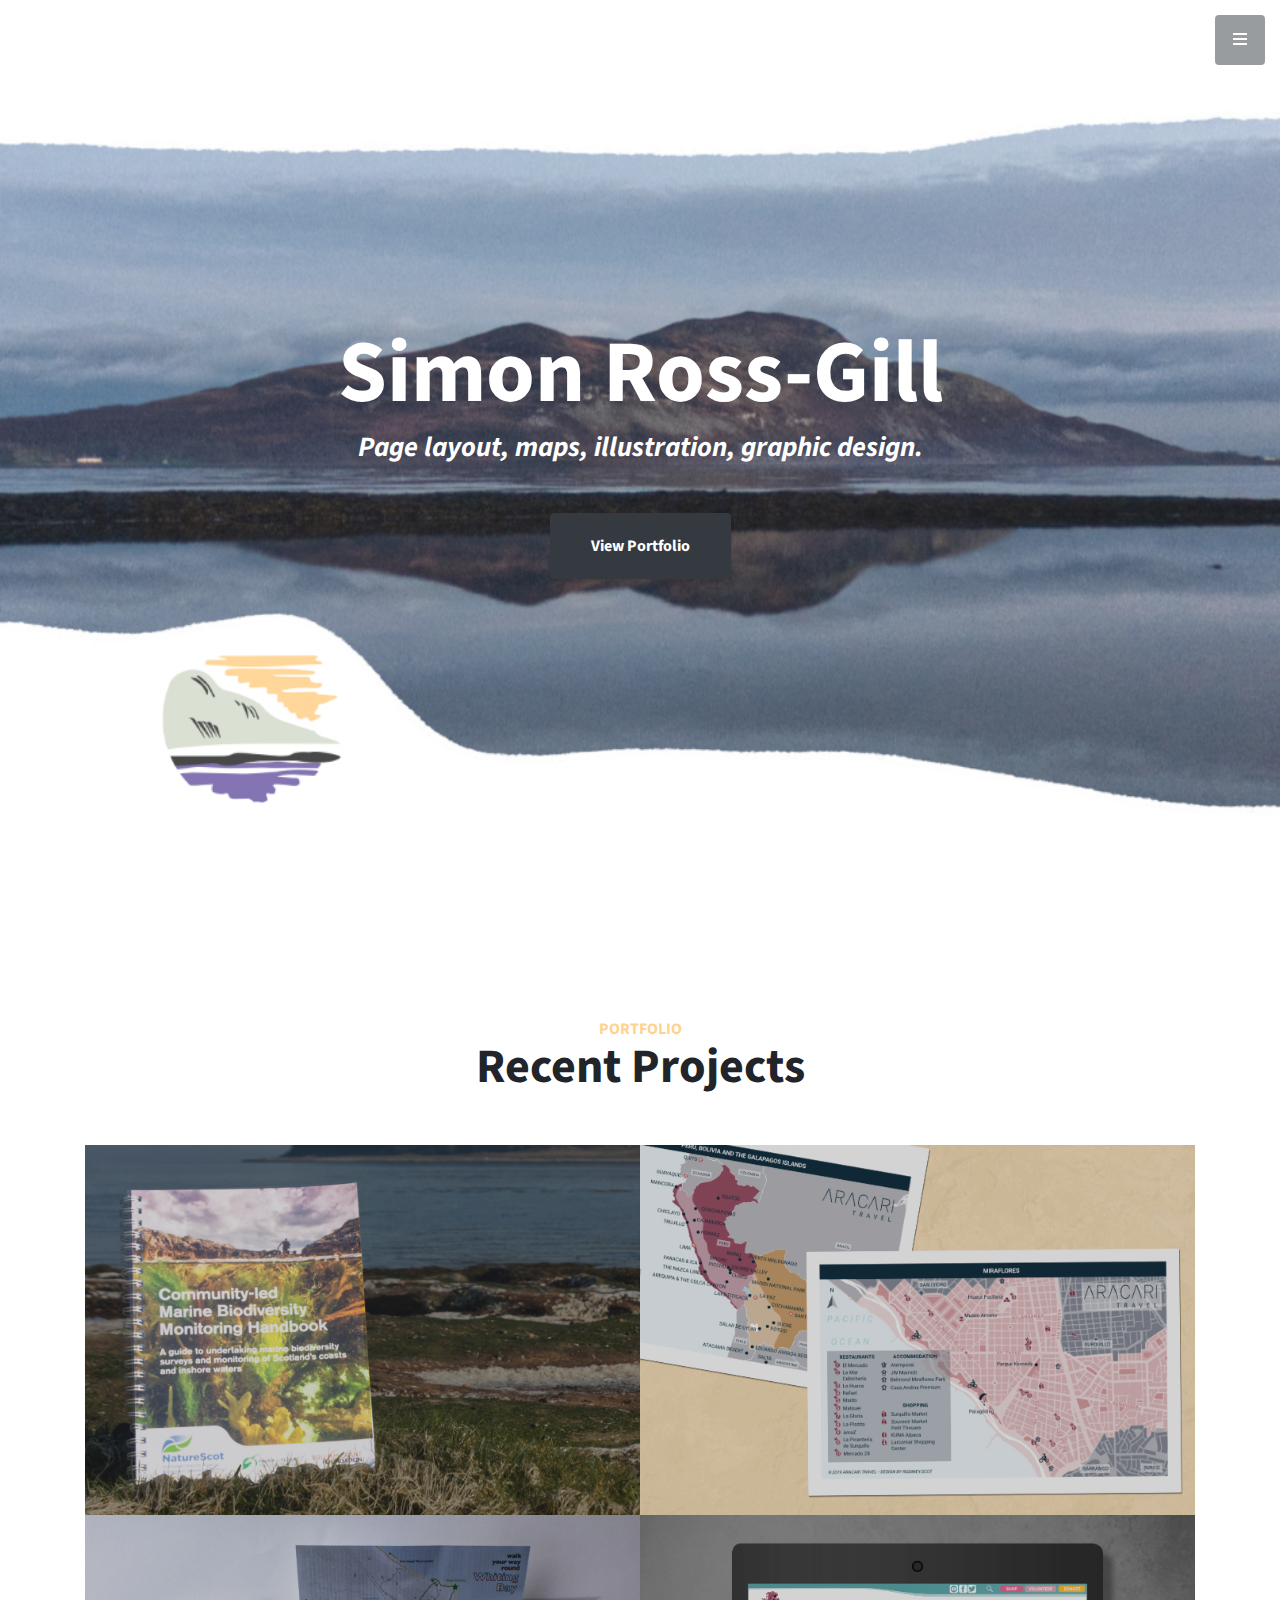
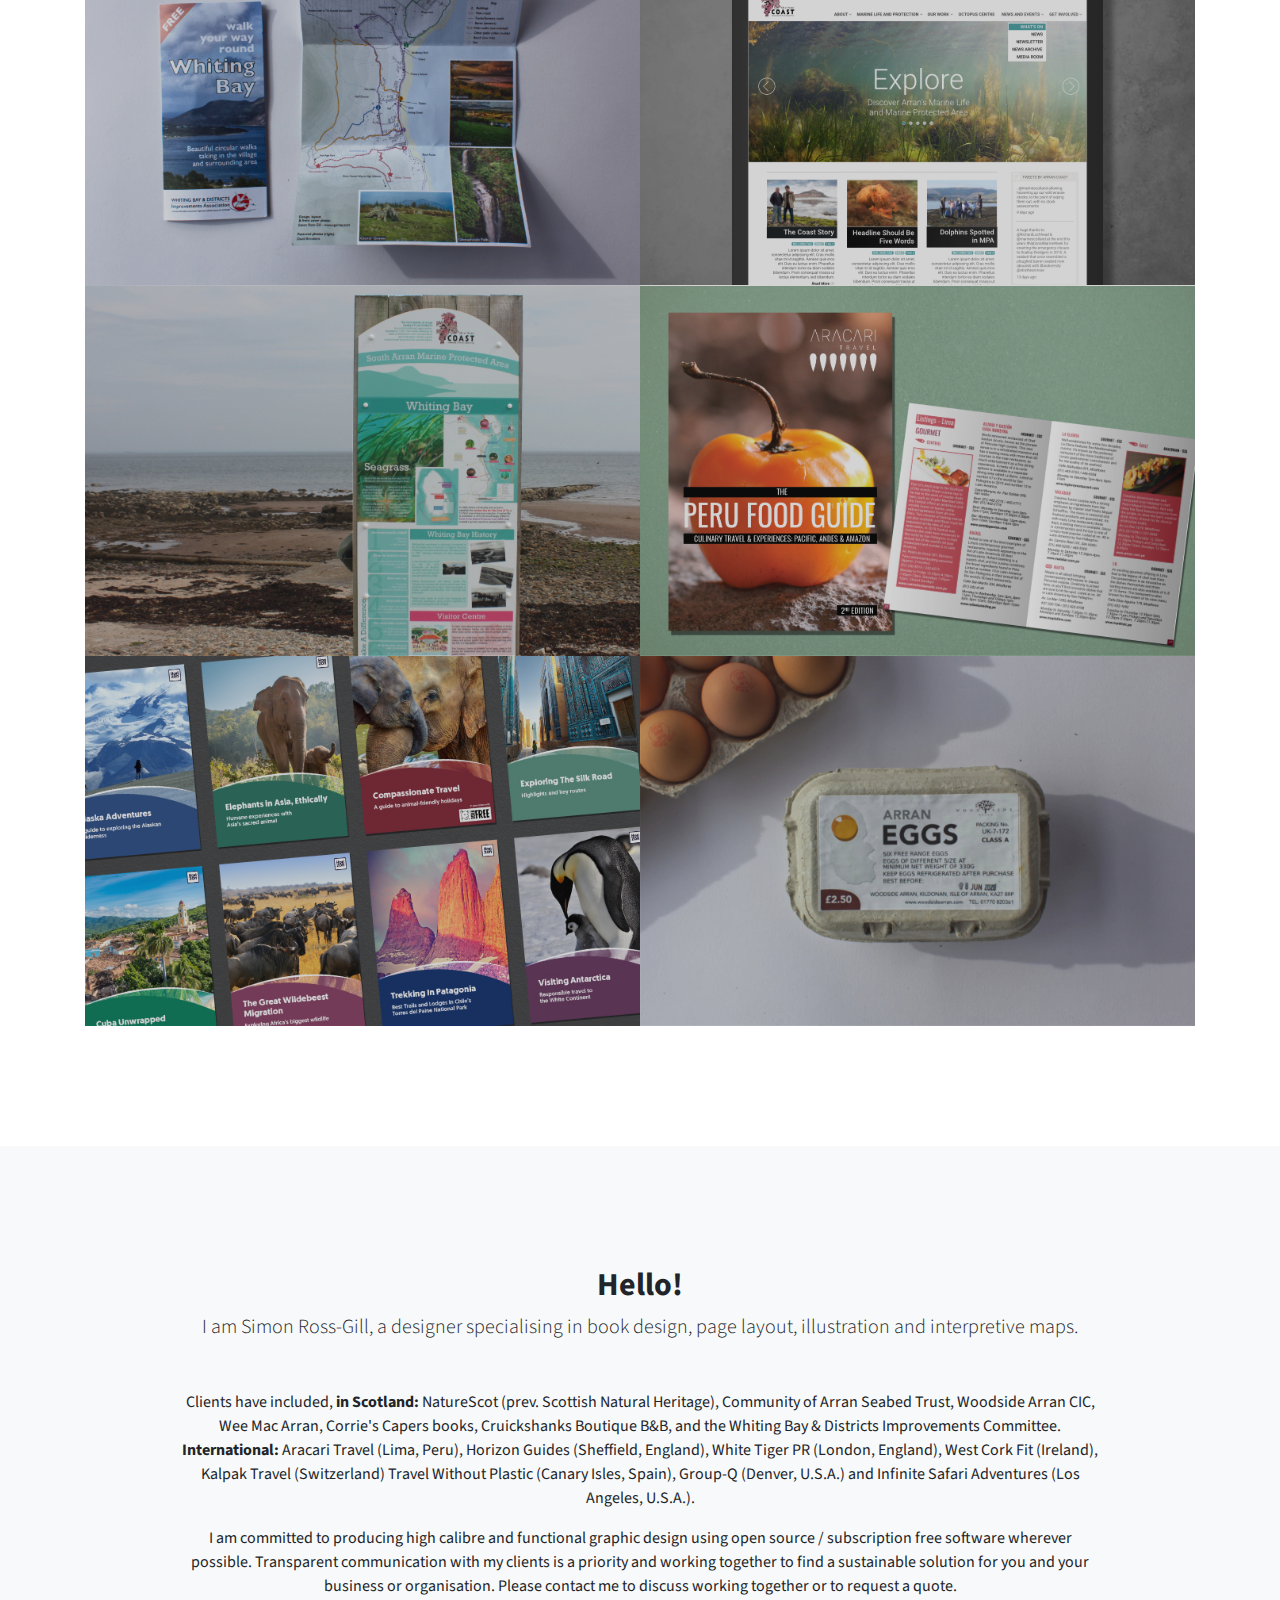
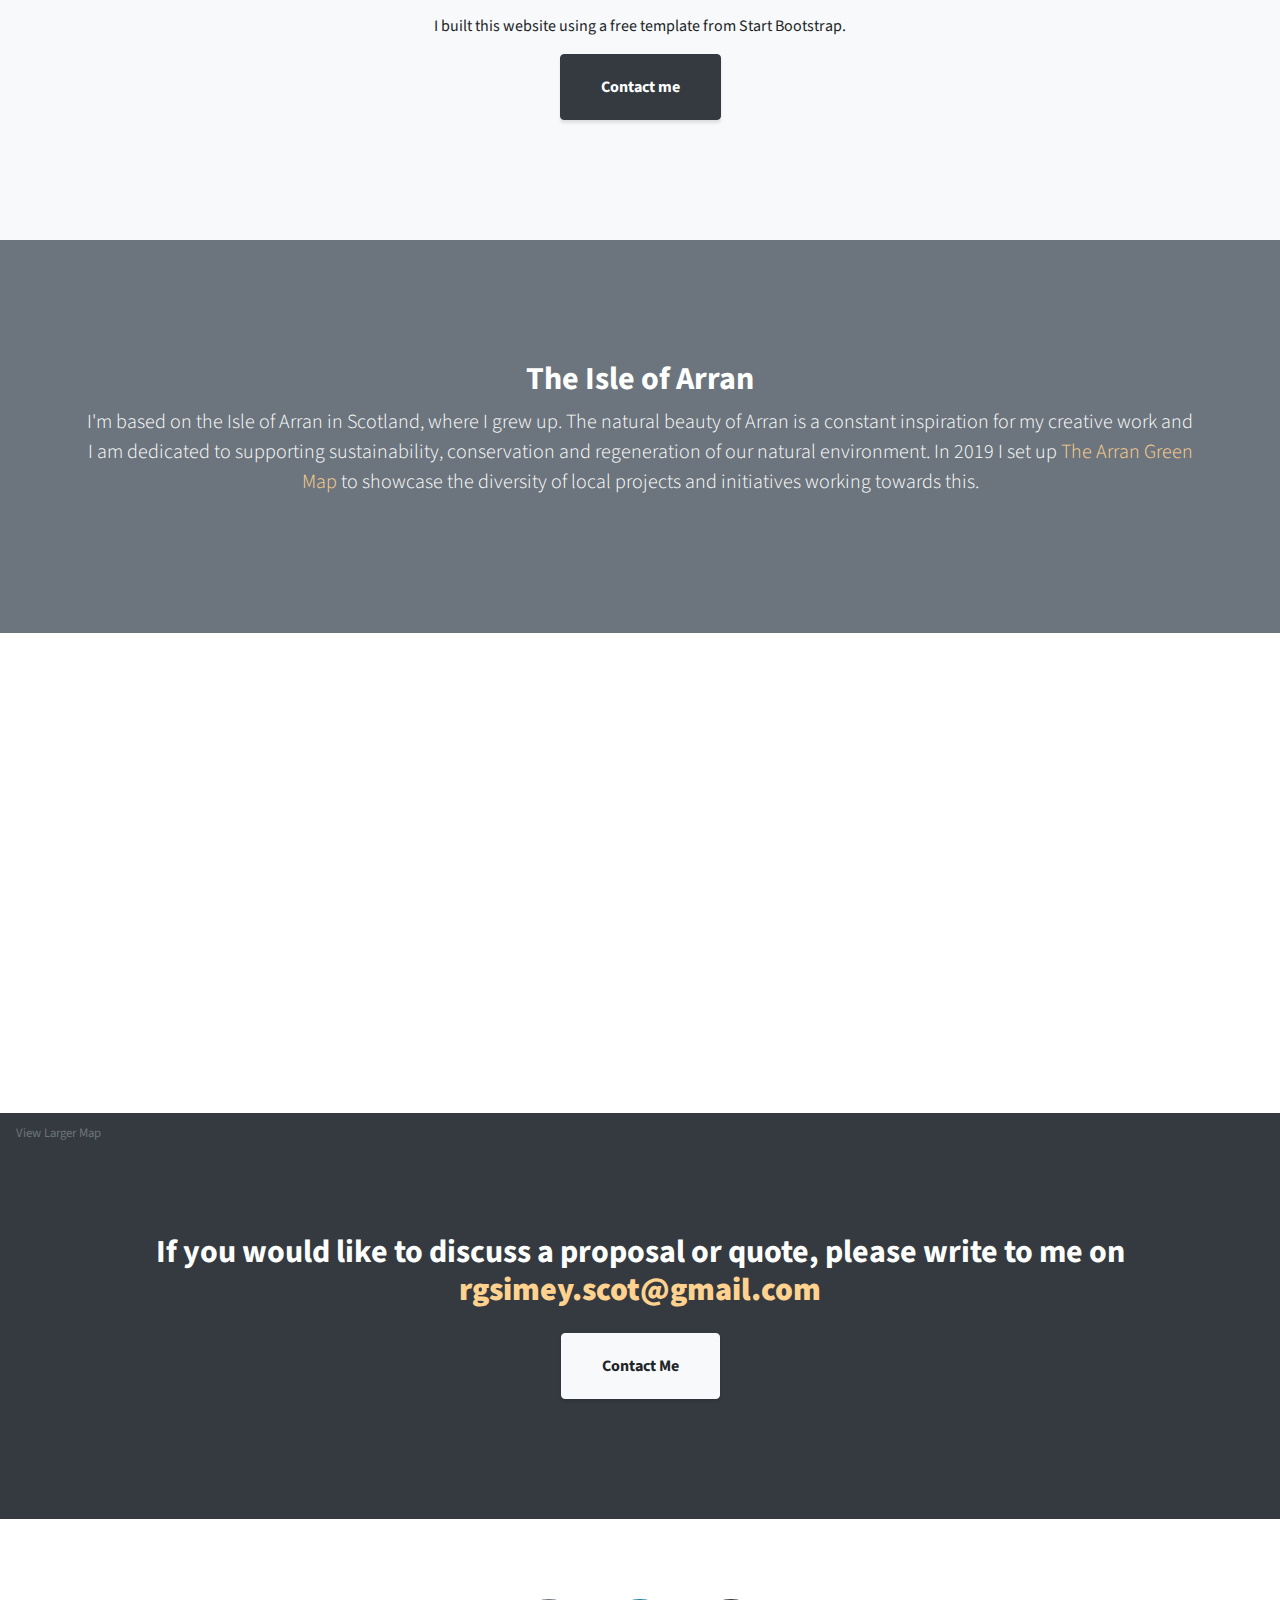
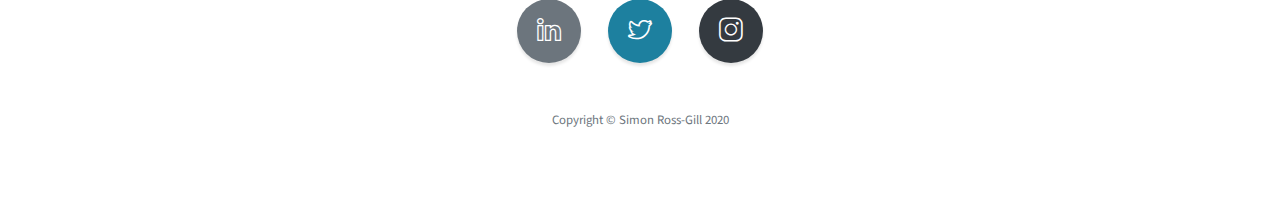
==== commit e87d236a: "Add files via upload" ====
--- a/index.html
+++ b/index.html
@@ -1,187 +1,264 @@
-<!DOCTYPE HTML>
-<!--
-	Spectral by HTML5 UP
-	html5up.net | @ajlkn
-	Free for personal and commercial use under the CCA 3.0 license (html5up.net/license)
--->
-<html>
-	<head>
-		<title>The Arran Pioneer Project CIC</title>
-		<meta charset="utf-8" />
-		<meta name="viewport" content="width=device-width, initial-scale=1, user-scalable=no" />
-		<link rel="stylesheet" href="assets/css/main.css" />
-		<noscript><link rel="stylesheet" href="assets/css/noscript.css" /></noscript>
-
-		<link rel="shortcut icon" type="image/png" href="images/favicon.png"/>
-
-     	<meta property="og:title" content="The Arran Pioneer Project CIC"/>
-     	<meta property="og:type" content="website"/>
-      	<meta property="og:description" content="We are helping to transform land use on Arran and across Scotland."/>
-      	<meta property="og:image" content="https://pioneerproject.scot/img/logo-orange.png"/>
-      	<meta property="og:image:secure_url" content="https://pioneerproject.scot/images/logo-orange.png"/>
-      	<meta property="og:url" content="https://pioneerproject.scot"/>
-      	<meta property="og:site_name" content="The Arran Pioneer Project CIC"/>
-
-	</head>
-	<body class="landing is-preload">
-
-		<!-- Page Wrapper -->
-			<div id="page-wrapper">
-
-				<!-- Header -->
-					<header id="header" class="alt">
-						<h1><a href="index.html">Arran Pioneer Project</a></h1>
-						<nav id="nav">
-							<ul>
-								<li class="special">
-									<a href="#menu" class="menuToggle"><span>Menu</span></a>
-									<div id="menu">
-										<ul>
-											<li><a href="index.html">Home</a></li>
-											<li><a href="our-work.html">Our Work</a></li>
-											<li><a href="get-involved.html">Get Involved</a></li>
-										</ul>
-									</div>
-								</li>
-							</ul>
-						</nav>
-					</header>
-
-				<!-- Banner -->
-
-					<section id="banner">
-						<div class="inner">
-							<img class="image" src="images/avatar.png" alt="" />
-						</div>	
-						<div class="inner">
-							<h2>Pioneer Project</h2>	
-							<p>Isle of Arran, Scotland.</p>
-							<!-- <ul class="actions special">
-								<li><a href="#" class="button primary">Activate</a></li>
-							</ul> ---->
-						</div>
-						<a href="#one" class="more scrolly">Learn More</a>
-					</section>
-
-				<!-- One -->
-					<section id="one" class="wrapper style1 special">
-						<div class="inner">
-							<header class="major">
-								<h2>We are helping to transform land use <br />on Arran and across Scotland. </h2>
-								<p>We demonstrate methods of sustainable land use for the benefit of all. We investigate, demonstrate and prototype methods of land use to find long lasting, sustainable solutions for our communities.  We tackle the issues that rural communities are facing in the west of Scotland and beyond.</p>
-
-								<p></p>
-							</header>
-							<ul class="icons major">
-								<li><img src="images/leaf-icon.png"></li>
-								<li><img src="images/house-icon.png"></li>
-								<li><img src="images/pencil-icon.png"></li>
-							</ul>
-						</div>
-					</section>
-
-				<!-- Two -->
-					<section id="two" class="wrapper alt style2">
-						<section class="spotlight">
-							<div class="image"><img src="images/pic01.jpg" alt="" /></div><div class="content">
-								<h2>Conservation and Regeneration<br />Toward NetZero</h2>
-								<p>Our core purpose is to regenerate Scotland's wild and natural landscapes in a way that incorporates our rural communities while securing jobs and livelihoods for young people. We help to coordinate research, facilitate training, employment and community engagement to develop circular economy and local opportunities to assist as we move towards a just and nature rich future and transition to net-zero. </p>
-							</div>
-						</section>
-						<section class="spotlight">
-							<div class="image"><img src="images/pic02.jpg" alt="" /></div><div class="content">
-								<h2>Community Engagement</h2>
-								<p>We engage with local communities to determine their priorities for land use, help them to envisage how to use land within their village or community, and turn these ideas into action. We combine heritage and tradition with innovation to find sustainable and regenerative solutions to empower our communities to tackle the issues they are facing.</p>
-							</div>
-						</section>
-						<section class="spotlight">
-							<div class="image"><img src="images/pic03.jpg" alt="" /></div><div class="content">
-								<h2>Planning and implementation</h2>
-								<p>Our team helps to design and plan uses for community land before helping to make these ideas happen on the ground. We develop practical routes to increase the opportunities for localised food production, increased biodiversity, and vibrant and viable communities within our local, regional and national plans for a self sufficient and sustainable future. </p>
-							</div>
-						</section>
-					</section>
-
-				<!-- Three
-					<section id="three" class="wrapper style3 special">
-						<div class="inner">
-							<header class="major">
-								<h2>Accumsan mus tortor nunc aliquet</h2>
-								<p>Aliquam ut ex ut augue consectetur interdum. Donec amet imperdiet eleifend<br />
-								fringilla tincidunt. Nullam dui leo Aenean mi ligula, rhoncus ullamcorper.</p>
-							</header>
-							<ul class="features">
-								<li class="icon fa-paper-plane">
-									<h3>Arcu accumsan</h3>
-									<p>Augue consectetur sed interdum imperdiet et ipsum. Mauris lorem tincidunt nullam amet leo Aenean ligula consequat consequat.</p>
-								</li>
-								<li class="icon solid fa-laptop">
-									<h3>Ac Augue Eget</h3>
-									<p>Augue consectetur sed interdum imperdiet et ipsum. Mauris lorem tincidunt nullam amet leo Aenean ligula consequat consequat.</p>
-								</li>
-								<li class="icon solid fa-code">
-									<h3>Mus Scelerisque</h3>
-									<p>Augue consectetur sed interdum imperdiet et ipsum. Mauris lorem tincidunt nullam amet leo Aenean ligula consequat consequat.</p>
-								</li>
-								<li class="icon solid fa-headphones-alt">
-									<h3>Mauris Imperdiet</h3>
-									<p>Augue consectetur sed interdum imperdiet et ipsum. Mauris lorem tincidunt nullam amet leo Aenean ligula consequat consequat.</p>
-								</li>
-								<li class="icon fa-heart">
-									<h3>Aenean Primis</h3>
-									<p>Augue consectetur sed interdum imperdiet et ipsum. Mauris lorem tincidunt nullam amet leo Aenean ligula consequat consequat.</p>
-								</li>
-								<li class="icon fa-flag">
-									<h3>Tortor Ut</h3>
-									<p>Augue consectetur sed interdum imperdiet et ipsum. Mauris lorem tincidunt nullam amet leo Aenean ligula consequat consequat.</p>
-								</li>
-							</ul>
-						</div>
-					</section> -->
-
-				<!-- CTA -->
-					<section id="cta" class="wrapper style4">
-						<div class="inner">
-							<header>
-								<h2>Support Our Work</h2>
-								<p>We need input on many levels from people all over Arran, Ayrshire, Argyll and Scotland wide. We are always keen to engage with individuals, businesses, public bodies, and communities to help facilitate a range of tasks both locally and further afield as we want everyone to benefit from local and intergenerational knowledge share and enthusiasm, and are keen to facilitate this as widely as possible within, and between communities.</p>
-
-								<p>We would be grateful for donations of all forms, from funding for research, volunteer participation time, tools, seeds, materials and other equipment, to support with events and social activities.</p>
-
-								<p>Most importantly we hope to gain the support of our communities to join in, in any way that they can, there are plenty of roles for all ages, interests and abilities to play a part in supporting sustainable use of land for all our collective enrichment.</p>
-							</header>
-							<ul class="actions stacked">
-								<li><a href="https://www.gofundme.com/f/the-arran-pioneer-project-cic" class="button fit primary">Donate</a></li>
-								<li><a href="our-work.html" class="button fit">Our Work</a></li>
-								<li><a href="get-involved.html" class="button fit">Get Involved</a></li>
-								<li><a href="mailto:arran@pioneerproject.scot" class="button fit">Email Us</a></li>
-							</ul>
-						</div>
-					</section>
-
-				<!-- Footer -->
-					<footer id="footer">
-						<ul class="icons">
-							<li><a href="https://twitter.com/arranpioneer" class="icon brands fa-twitter"><span class="label">Twitter</span></a></li>
-							<li><a href="https://www.facebook.com/thearranpioneerproject/" class="icon brands fa-facebook-f"><span class="label">Facebook</span></a></li>
-							<li><a href="https://www.instagram.com/arranpioneerproject/" class="icon brands fa-instagram"><span class="label">Instagram</span></a></li>
-							<li><a href="mailto:arran@pioneerproject.scot" class="icon solid fa-envelope"><span class="label">Email</span></a></li>
-						</ul>
-						<ul class="copyright">
-							<li>&copy; The Arran Pioneer Project CIC 2023 (Reg. 660280)</li><li>Website: <a href="http://rgsimey.scot">rgsimey.scot</a> using <a href="http://html5up.net">HTML5 UP</a></li>
-						</ul>
-					</footer>
-
-			</div>
-
-		<!-- Scripts -->
-			<script src="assets/js/jquery.min.js"></script>
-			<script src="assets/js/jquery.scrollex.min.js"></script>
-			<script src="assets/js/jquery.scrolly.min.js"></script>
-			<script src="assets/js/browser.min.js"></script>
-			<script src="assets/js/breakpoints.min.js"></script>
-			<script src="assets/js/util.js"></script>
-			<script src="assets/js/main.js"></script>
-
-	</body>
-</html>+<!DOCTYPE html>
+<html lang="en">
+
+<head>
+
+  <meta charset="utf-8">
+  <meta name="viewport" content="width=device-width, initial-scale=1, shrink-to-fit=no">
+  <meta name="description" content="">
+  <meta name="author" content="">
+
+  <title>Simon Ross-Gill - Graphic Design</title>
+
+
+    <meta property="og:title" content="rgsimey.scot"/>
+    <meta property="og:type" content="website"/>
+    <meta property="og:description" content="Simon Ross-Gill | Graphic Design Portfolio"/>
+    <meta property="og:image" content="https://rgsimey.scot/img/logo-192x192.png"/>
+    <meta property="og:image:secure_url" content="https://rgsimey.scot/img/logo-192x192.png"/>
+    <meta property="og:url" content="https://rgsimey.scot/"/>
+    <meta property="og:site_name" content="Simon Ross-Gill | Graphic Design Portfolio"/>
+
+    <link rel="shortcut icon" type="image/png" href="img/favicon.png"/>
+
+  <!-- Bootstrap Core CSS -->
+  <link href="vendor/bootstrap/css/bootstrap.min.css" rel="stylesheet">
+
+  <!-- Custom Fonts -->
+  <link href="vendor/fontawesome-free/css/all.min.css" rel="stylesheet" type="text/css">
+  <link href="https://fonts.googleapis.com/css?family=Source+Sans+Pro:300,400,700,300italic,400italic,700italic" rel="stylesheet" type="text/css">
+  <link href="vendor/simple-line-icons/css/simple-line-icons.css" rel="stylesheet">
+
+  <!-- Custom CSS -->
+  <link href="css/stylish-portfolio.css" rel="stylesheet">
+  <link href="css/rgsimey.css" rel="stylesheet">
+
+</head>
+
+<body id="page-top">
+
+  <!-- Navigation -->
+  <a class="menu-toggle rounded" href="#">
+    <i class="fas fa-bars"></i>
+  </a>
+  <nav id="sidebar-wrapper">
+    <ul class="sidebar-nav">
+      <li class="sidebar-brand">
+        <a class="js-scroll-trigger" href="#page-top">rgsimey.scot</a>
+      </li>
+      <li class="sidebar-nav-item">
+        <a class="js-scroll-trigger" href="#page-top">Home</a>
+      </li>
+      <li class="sidebar-nav-item">
+        <a class="js-scroll-trigger" href="#portfolio">Portfolio</a>
+      </li>
+      <li class="sidebar-nav-item">
+        <a class="js-scroll-trigger" href="#about">About</a>
+      </li>
+      <li class="sidebar-nav-item">
+        <a class="js-scroll-trigger" href="#contact">Contact</a>
+      </li>
+    </ul>
+  </nav>
+
+  <!-- Header -->
+  <header class="masthead d-flex">
+    <div class="container text-center my-auto">
+      <h1 class="mb-1">Simon Ross-Gill</h1>
+      <h3 class="mb-5">
+        <em>Page layout, maps, illustration, graphic design.</em>
+      </h3>
+      <a class="btn btn-dark btn-xl js-scroll-trigger" href="#portfolio">View Portfolio</a>
+    </div>
+
+    <div class="overlay"></div>
+  </header>
+
+  <!-- Portfolio -->
+  <section class="content-section" id="portfolio">
+    <div class="container">
+      <div class="content-section-heading text-center">
+        <h3 class="text-secondary mb-0">Portfolio</h3>
+        <h2 class="mb-5">Recent Projects</h2>
+      </div>
+      <div class="row no-gutters">
+        <div class="col-lg-6">
+          <a class="portfolio-item" href="/nature-scot.html">
+            <span class="caption">
+              <span class="caption-content">
+                <h2>Book Design</h2>
+                <p class="mb-0">The Community-led Marine Biodiversity Monitoring Handbook. NatureScot (prev. Scottish Natural Heritage) - Scotland.</p>
+              </span>
+            </span>
+            <img class="img-fluid" src="img/portfolio-1.jpg" alt="">
+          </a>
+        </div>
+        <div class="col-lg-6">
+          <a class="portfolio-item" href="/aracari-travel.html">
+            <span class="caption">
+              <span class="caption-content">
+                <h2>Map Design</h2>
+                <p class="mb-0">Travel maps of Peru. Aracari Travel - Lima, Peru. </p>
+              </span>
+            </span>
+            <img class="img-fluid" src="img/portfolio-2.jpg" alt="">
+          </a>
+        </div>
+        <div class="col-lg-6">
+          <a class="portfolio-item" href="/arran-work.html">
+            <span class="caption">
+              <span class="caption-content">
+                <h2>Map Design</h2>
+                <p class="mb-0">Walk Your Way Round Whiting Bay - The Whiting Bay & Districts Improvements Association, Isle of Arran, Scotland.</p>
+              </span>
+            </span>
+            <img class="img-fluid" src="img/portfolio-3.jpg" alt="">
+          </a>
+        </div>
+        <div class="col-lg-6">
+          <a class="portfolio-item" href="/coast.html">
+            <span class="caption">
+              <span class="caption-content">
+                <h2>Front End Web Design</h2>
+                <p class="mb-0">Mock ups of COAST website design. Community of Arran Seabed Trust, Isle of Arran, Scotland.</p>
+              </span>
+            </span>
+            <img class="img-fluid" src="img/portfolio-4.jpg" alt="">
+          </a>
+        </div>
+        <div class="col-lg-6">
+          <a class="portfolio-item" href="/coast.html">
+            <span class="caption">
+              <span class="caption-content">
+                <h2>Display Design</h2>
+                <p class="mb-0">Interpretation panels around the South Arran Marine Protected Area. COAST, Isle of Arran, Scotland.</p>
+              </span>
+            </span>
+            <img class="img-fluid" src="img/portfolio-5.jpg" alt="">
+          </a>
+        </div>
+        <div class="col-lg-6">
+          <a class="portfolio-item" href="/aracari-travel.html">
+            <span class="caption">
+              <span class="caption-content">
+                <h2>Book Design</h2>
+                <p class="mb-0">The Peru Food Guide. Aracari Travel, Lima, Peru.</p>
+              </span>
+            </span>
+            <img class="img-fluid" src="img/portfolio-6.jpg" alt="">
+          </a>
+        </div>
+        <div class="col-lg-6">
+          <a class="portfolio-item" href="/horizon-guides.html">
+            <span class="caption">
+              <span class="caption-content">
+                <h2>Book Design</h2>
+                <p class="mb-0">A series of travel guides around the world. Horizon Guides, Sheffield, England.</p>
+              </span>
+            </span>
+            <img class="img-fluid" src="img/portfolio-7.jpg" alt="">
+          </a>
+        </div>
+        <div class="col-lg-6">
+          <a class="portfolio-item" href="/woodside-arran.html">
+            <span class="caption">
+              <span class="caption-content">
+                <h2>Label Design</h2>
+                <p class="mb-0">Product advertisement for a permaculture farm. Woodside Arran CIC, Isle of Arran, Scotland</p>
+              </span>
+            </span>
+            <img class="img-fluid" src="img/portfolio-8.jpg" alt="">
+          </a>
+        </div>
+      </div>
+    </div>
+  </section>
+
+    <!-- About -->
+  <section class="content-section bg-light" id="about">
+    <div class="container text-center">
+      <div class="row">
+        <div class="col-lg-10 mx-auto">
+          <h2>Hello!</h2>
+          <p class="lead mb-5">I am Simon Ross-Gill, a designer specialising in book design, page layout, illustration and interpretive maps.</p>
+
+          <p>Clients have included, <strong>in Scotland:</strong> NatureScot (prev. Scottish Natural Heritage), Community of Arran Seabed Trust, Woodside Arran CIC, Wee Mac Arran, Corrie's Capers books, Cruickshanks Boutique B&B, and the Whiting Bay & Districts Improvements Committee. <strong>International:</strong>  Aracari Travel (Lima, Peru), Horizon Guides (Sheffield, England), White Tiger PR (London, England), West Cork Fit (Ireland), Kalpak Travel (Switzerland) Travel Without Plastic (Canary Isles, Spain), Group-Q (Denver, U.S.A.) and Infinite Safari Adventures (Los Angeles, U.S.A.).</p>
+
+          <p>I am committed to producing high calibre and functional graphic design using open source / subscription free software wherever possible. Transparent communication with my clients is a priority and working together to find a sustainable solution for you and your business or organisation. Please contact me to discuss working together or to request a quote.</p>
+
+          <p>I built this website using a free template from Start Bootstrap.</p>
+          <a class="btn btn-dark btn-xl js-scroll-trigger" href="#contact">Contact me</a>
+        </div>
+      </div>
+    </div>
+  </section>
+
+    <!-- Map -->
+  <section class="content-section bg-secondary text-white">
+    <div class="container text-center">
+      <h2>The Isle of Arran</h2>
+
+      <p class="lead">I'm based on the Isle of Arran in Scotland, where I grew up. The natural beauty of Arran is a constant inspiration for my creative work and I am dedicated to supporting sustainability, conservation and regeneration of our natural environment. In 2019 I set up <a href="http://www.arrangreenmap.co.uk" class="text-secondary">The Arran Green Map</a> to showcase the diversity of local projects and initiatives working towards this. </p>
+    </div>
+  </section>
+
+  <section class="map">
+    <iframe width="100%" height="100%" frameborder="0" scrolling="no" marginheight="0" marginwidth="0" src="https://www.openstreetmap.org/export/embed.html?bbox=-7.871704101562501%2C54.7531612000416%2C-2.3291015625000004%2C56.350033875847394&amp;layer=mapnik&amp;marker=55.55970923563198%2C-5.10040283203125" style="border: 0px solid black"></iframe><br/><small class="ml-3"><a class="text-muted" href="https://www.openstreetmap.org/?mlat=55.560&amp;mlon=-5.100#map=8/55.560/-5.100">View Larger Map</a></small>
+  </section>
+
+
+
+
+
+    <!-- Call to Action -->
+  <section id="contact" class="content-section bg-dark text-white">
+    <div class="container text-center">
+      <h2 class="mb-4">If you would like to discuss a proposal or quote, please write to me on <strong><a href="mailto:rgsimey.scot@gmail.com" class="text-secondary">rgsimey.scot@gmail.com</a><strong></h2>
+      <a href="mailto:rgsimey.scot@gmail.com" class="btn btn-xl btn-light">Contact Me</a>
+    </div>
+  </section>
+
+
+
+  <!-- Footer -->
+  <footer class="footer text-center">
+    <div class="container">
+      <ul class="list-inline mb-5">
+        <li class="list-inline-item">
+          <a class="social-link rounded-circle text-white mr-3 bg-secondary" href="https://www.linkedin.com/in/simonrossgill/">
+            <i class="icon-social-linkedin"></i>
+          </a>
+        </li>
+        <li class="list-inline-item">
+          <a class="social-link rounded-circle text-white mr-3" href="https://twitter.com/rgsimey">
+            <i class="icon-social-twitter"></i>
+          </a>
+        </li>
+        <li class="list-inline-item">
+          <a class="social-link rounded-circle text-white bg-dark" href="https://instagram.com/rgsimey">
+            <i class="icon-social-instagram"></i>
+          </a>
+        </li>
+      </ul>
+      <p class="text-muted small mb-0">Copyright &copy; Simon Ross-Gill 2020</p>
+    </div>
+  </footer>
+
+  <!-- Scroll to Top Button-->
+  <a class="scroll-to-top rounded js-scroll-trigger" href="#page-top">
+    <i class="fas fa-angle-up"></i>
+  </a>
+
+  <!-- Bootstrap core JavaScript -->
+  <script src="vendor/jquery/jquery.min.js"></script>
+  <script src="vendor/bootstrap/js/bootstrap.bundle.min.js"></script>
+
+  <!-- Plugin JavaScript -->
+  <script src="vendor/jquery-easing/jquery.easing.min.js"></script>
+
+  <!-- Custom scripts for this template -->
+  <script src="js/stylish-portfolio.min.js"></script>
+
+</body>
+
+</html>
--- a/vendor/simple-line-icons/css/simple-line-icons.css
+++ b/vendor/simple-line-icons/css/simple-line-icons.css
@@ -0,0 +1,778 @@
+@font-face {
+  font-family: 'simple-line-icons';
+  src: url('../fonts/Simple-Line-Icons.eot?v=2.4.0');
+  src: url('../fonts/Simple-Line-Icons.eot?v=2.4.0#iefix') format('embedded-opentype'), url('../fonts/Simple-Line-Icons.woff2?v=2.4.0') format('woff2'), url('../fonts/Simple-Line-Icons.ttf?v=2.4.0') format('truetype'), url('../fonts/Simple-Line-Icons.woff?v=2.4.0') format('woff'), url('../fonts/Simple-Line-Icons.svg?v=2.4.0#simple-line-icons') format('svg');
+  font-weight: normal;
+  font-style: normal;
+}
+/*
+ Use the following CSS code if you want to have a class per icon.
+ Instead of a list of all class selectors, you can use the generic [class*="icon-"] selector, but it's slower:
+*/
+.icon-user,
+.icon-people,
+.icon-user-female,
+.icon-user-follow,
+.icon-user-following,
+.icon-user-unfollow,
+.icon-login,
+.icon-logout,
+.icon-emotsmile,
+.icon-phone,
+.icon-call-end,
+.icon-call-in,
+.icon-call-out,
+.icon-map,
+.icon-location-pin,
+.icon-direction,
+.icon-directions,
+.icon-compass,
+.icon-layers,
+.icon-menu,
+.icon-list,
+.icon-options-vertical,
+.icon-options,
+.icon-arrow-down,
+.icon-arrow-left,
+.icon-arrow-right,
+.icon-arrow-up,
+.icon-arrow-up-circle,
+.icon-arrow-left-circle,
+.icon-arrow-right-circle,
+.icon-arrow-down-circle,
+.icon-check,
+.icon-clock,
+.icon-plus,
+.icon-minus,
+.icon-close,
+.icon-event,
+.icon-exclamation,
+.icon-organization,
+.icon-trophy,
+.icon-screen-smartphone,
+.icon-screen-desktop,
+.icon-plane,
+.icon-notebook,
+.icon-mustache,
+.icon-mouse,
+.icon-magnet,
+.icon-energy,
+.icon-disc,
+.icon-cursor,
+.icon-cursor-move,
+.icon-crop,
+.icon-chemistry,
+.icon-speedometer,
+.icon-shield,
+.icon-screen-tablet,
+.icon-magic-wand,
+.icon-hourglass,
+.icon-graduation,
+.icon-ghost,
+.icon-game-controller,
+.icon-fire,
+.icon-eyeglass,
+.icon-envelope-open,
+.icon-envelope-letter,
+.icon-bell,
+.icon-badge,
+.icon-anchor,
+.icon-wallet,
+.icon-vector,
+.icon-speech,
+.icon-puzzle,
+.icon-printer,
+.icon-present,
+.icon-playlist,
+.icon-pin,
+.icon-picture,
+.icon-handbag,
+.icon-globe-alt,
+.icon-globe,
+.icon-folder-alt,
+.icon-folder,
+.icon-film,
+.icon-feed,
+.icon-drop,
+.icon-drawer,
+.icon-docs,
+.icon-doc,
+.icon-diamond,
+.icon-cup,
+.icon-calculator,
+.icon-bubbles,
+.icon-briefcase,
+.icon-book-open,
+.icon-basket-loaded,
+.icon-basket,
+.icon-bag,
+.icon-action-undo,
+.icon-action-redo,
+.icon-wrench,
+.icon-umbrella,
+.icon-trash,
+.icon-tag,
+.icon-support,
+.icon-frame,
+.icon-size-fullscreen,
+.icon-size-actual,
+.icon-shuffle,
+.icon-share-alt,
+.icon-share,
+.icon-rocket,
+.icon-question,
+.icon-pie-chart,
+.icon-pencil,
+.icon-note,
+.icon-loop,
+.icon-home,
+.icon-grid,
+.icon-graph,
+.icon-microphone,
+.icon-music-tone-alt,
+.icon-music-tone,
+.icon-earphones-alt,
+.icon-earphones,
+.icon-equalizer,
+.icon-like,
+.icon-dislike,
+.icon-control-start,
+.icon-control-rewind,
+.icon-control-play,
+.icon-control-pause,
+.icon-control-forward,
+.icon-control-end,
+.icon-volume-1,
+.icon-volume-2,
+.icon-volume-off,
+.icon-calendar,
+.icon-bulb,
+.icon-chart,
+.icon-ban,
+.icon-bubble,
+.icon-camrecorder,
+.icon-camera,
+.icon-cloud-download,
+.icon-cloud-upload,
+.icon-envelope,
+.icon-eye,
+.icon-flag,
+.icon-heart,
+.icon-info,
+.icon-key,
+.icon-link,
+.icon-lock,
+.icon-lock-open,
+.icon-magnifier,
+.icon-magnifier-add,
+.icon-magnifier-remove,
+.icon-paper-clip,
+.icon-paper-plane,
+.icon-power,
+.icon-refresh,
+.icon-reload,
+.icon-settings,
+.icon-star,
+.icon-symbol-female,
+.icon-symbol-male,
+.icon-target,
+.icon-credit-card,
+.icon-paypal,
+.icon-social-tumblr,
+.icon-social-twitter,
+.icon-social-facebook,
+.icon-social-instagram,
+.icon-social-linkedin,
+.icon-social-pinterest,
+.icon-social-github,
+.icon-social-google,
+.icon-social-reddit,
+.icon-social-skype,
+.icon-social-dribbble,
+.icon-social-behance,
+.icon-social-foursqare,
+.icon-social-soundcloud,
+.icon-social-spotify,
+.icon-social-stumbleupon,
+.icon-social-youtube,
+.icon-social-dropbox,
+.icon-social-vkontakte,
+.icon-social-steam {
+  font-family: 'simple-line-icons';
+  speak: none;
+  font-style: normal;
+  font-weight: normal;
+  font-variant: normal;
+  text-transform: none;
+  line-height: 1;
+  /* Better Font Rendering =========== */
+  -webkit-font-smoothing: antialiased;
+  -moz-osx-font-smoothing: grayscale;
+}
+.icon-user:before {
+  content: "\e005";
+}
+.icon-people:before {
+  content: "\e001";
+}
+.icon-user-female:before {
+  content: "\e000";
+}
+.icon-user-follow:before {
+  content: "\e002";
+}
+.icon-user-following:before {
+  content: "\e003";
+}
+.icon-user-unfollow:before {
+  content: "\e004";
+}
+.icon-login:before {
+  content: "\e066";
+}
+.icon-logout:before {
+  content: "\e065";
+}
+.icon-emotsmile:before {
+  content: "\e021";
+}
+.icon-phone:before {
+  content: "\e600";
+}
+.icon-call-end:before {
+  content: "\e048";
+}
+.icon-call-in:before {
+  content: "\e047";
+}
+.icon-call-out:before {
+  content: "\e046";
+}
+.icon-map:before {
+  content: "\e033";
+}
+.icon-location-pin:before {
+  content: "\e096";
+}
+.icon-direction:before {
+  content: "\e042";
+}
+.icon-directions:before {
+  content: "\e041";
+}
+.icon-compass:before {
+  content: "\e045";
+}
+.icon-layers:before {
+  content: "\e034";
+}
+.icon-menu:before {
+  content: "\e601";
+}
+.icon-list:before {
+  content: "\e067";
+}
+.icon-options-vertical:before {
+  content: "\e602";
+}
+.icon-options:before {
+  content: "\e603";
+}
+.icon-arrow-down:before {
+  content: "\e604";
+}
+.icon-arrow-left:before {
+  content: "\e605";
+}
+.icon-arrow-right:before {
+  content: "\e606";
+}
+.icon-arrow-up:before {
+  content: "\e607";
+}
+.icon-arrow-up-circle:before {
+  content: "\e078";
+}
+.icon-arrow-left-circle:before {
+  content: "\e07a";
+}
+.icon-arrow-right-circle:before {
+  content: "\e079";
+}
+.icon-arrow-down-circle:before {
+  content: "\e07b";
+}
+.icon-check:before {
+  content: "\e080";
+}
+.icon-clock:before {
+  content: "\e081";
+}
+.icon-plus:before {
+  content: "\e095";
+}
+.icon-minus:before {
+  content: "\e615";
+}
+.icon-close:before {
+  content: "\e082";
+}
+.icon-event:before {
+  content: "\e619";
+}
+.icon-exclamation:before {
+  content: "\e617";
+}
+.icon-organization:before {
+  content: "\e616";
+}
+.icon-trophy:before {
+  content: "\e006";
+}
+.icon-screen-smartphone:before {
+  content: "\e010";
+}
+.icon-screen-desktop:before {
+  content: "\e011";
+}
+.icon-plane:before {
+  content: "\e012";
+}
+.icon-notebook:before {
+  content: "\e013";
+}
+.icon-mustache:before {
+  content: "\e014";
+}
+.icon-mouse:before {
+  content: "\e015";
+}
+.icon-magnet:before {
+  content: "\e016";
+}
+.icon-energy:before {
+  content: "\e020";
+}
+.icon-disc:before {
+  content: "\e022";
+}
+.icon-cursor:before {
+  content: "\e06e";
+}
+.icon-cursor-move:before {
+  content: "\e023";
+}
+.icon-crop:before {
+  content: "\e024";
+}
+.icon-chemistry:before {
+  content: "\e026";
+}
+.icon-speedometer:before {
+  content: "\e007";
+}
+.icon-shield:before {
+  content: "\e00e";
+}
+.icon-screen-tablet:before {
+  content: "\e00f";
+}
+.icon-magic-wand:before {
+  content: "\e017";
+}
+.icon-hourglass:before {
+  content: "\e018";
+}
+.icon-graduation:before {
+  content: "\e019";
+}
+.icon-ghost:before {
+  content: "\e01a";
+}
+.icon-game-controller:before {
+  content: "\e01b";
+}
+.icon-fire:before {
+  content: "\e01c";
+}
+.icon-eyeglass:before {
+  content: "\e01d";
+}
+.icon-envelope-open:before {
+  content: "\e01e";
+}
+.icon-envelope-letter:before {
+  content: "\e01f";
+}
+.icon-bell:before {
+  content: "\e027";
+}
+.icon-badge:before {
+  content: "\e028";
+}
+.icon-anchor:before {
+  content: "\e029";
+}
+.icon-wallet:before {
+  content: "\e02a";
+}
+.icon-vector:before {
+  content: "\e02b";
+}
+.icon-speech:before {
+  content: "\e02c";
+}
+.icon-puzzle:before {
+  content: "\e02d";
+}
+.icon-printer:before {
+  content: "\e02e";
+}
+.icon-present:before {
+  content: "\e02f";
+}
+.icon-playlist:before {
+  content: "\e030";
+}
+.icon-pin:before {
+  content: "\e031";
+}
+.icon-picture:before {
+  content: "\e032";
+}
+.icon-handbag:before {
+  content: "\e035";
+}
+.icon-globe-alt:before {
+  content: "\e036";
+}
+.icon-globe:before {
+  content: "\e037";
+}
+.icon-folder-alt:before {
+  content: "\e039";
+}
+.icon-folder:before {
+  content: "\e089";
+}
+.icon-film:before {
+  content: "\e03a";
+}
+.icon-feed:before {
+  content: "\e03b";
+}
+.icon-drop:before {
+  content: "\e03e";
+}
+.icon-drawer:before {
+  content: "\e03f";
+}
+.icon-docs:before {
+  content: "\e040";
+}
+.icon-doc:before {
+  content: "\e085";
+}
+.icon-diamond:before {
+  content: "\e043";
+}
+.icon-cup:before {
+  content: "\e044";
+}
+.icon-calculator:before {
+  content: "\e049";
+}
+.icon-bubbles:before {
+  content: "\e04a";
+}
+.icon-briefcase:before {
+  content: "\e04b";
+}
+.icon-book-open:before {
+  content: "\e04c";
+}
+.icon-basket-loaded:before {
+  content: "\e04d";
+}
+.icon-basket:before {
+  content: "\e04e";
+}
+.icon-bag:before {
+  content: "\e04f";
+}
+.icon-action-undo:before {
+  content: "\e050";
+}
+.icon-action-redo:before {
+  content: "\e051";
+}
+.icon-wrench:before {
+  content: "\e052";
+}
+.icon-umbrella:before {
+  content: "\e053";
+}
+.icon-trash:before {
+  content: "\e054";
+}
+.icon-tag:before {
+  content: "\e055";
+}
+.icon-support:before {
+  content: "\e056";
+}
+.icon-frame:before {
+  content: "\e038";
+}
+.icon-size-fullscreen:before {
+  content: "\e057";
+}
+.icon-size-actual:before {
+  content: "\e058";
+}
+.icon-shuffle:before {
+  content: "\e059";
+}
+.icon-share-alt:before {
+  content: "\e05a";
+}
+.icon-share:before {
+  content: "\e05b";
+}
+.icon-rocket:before {
+  content: "\e05c";
+}
+.icon-question:before {
+  content: "\e05d";
+}
+.icon-pie-chart:before {
+  content: "\e05e";
+}
+.icon-pencil:before {
+  content: "\e05f";
+}
+.icon-note:before {
+  content: "\e060";
+}
+.icon-loop:before {
+  content: "\e064";
+}
+.icon-home:before {
+  content: "\e069";
+}
+.icon-grid:before {
+  content: "\e06a";
+}
+.icon-graph:before {
+  content: "\e06b";
+}
+.icon-microphone:before {
+  content: "\e063";
+}
+.icon-music-tone-alt:before {
+  content: "\e061";
+}
+.icon-music-tone:before {
+  content: "\e062";
+}
+.icon-earphones-alt:before {
+  content: "\e03c";
+}
+.icon-earphones:before {
+  content: "\e03d";
+}
+.icon-equalizer:before {
+  content: "\e06c";
+}
+.icon-like:before {
+  content: "\e068";
+}
+.icon-dislike:before {
+  content: "\e06d";
+}
+.icon-control-start:before {
+  content: "\e06f";
+}
+.icon-control-rewind:before {
+  content: "\e070";
+}
+.icon-control-play:before {
+  content: "\e071";
+}
+.icon-control-pause:before {
+  content: "\e072";
+}
+.icon-control-forward:before {
+  content: "\e073";
+}
+.icon-control-end:before {
+  content: "\e074";
+}
+.icon-volume-1:before {
+  content: "\e09f";
+}
+.icon-volume-2:before {
+  content: "\e0a0";
+}
+.icon-volume-off:before {
+  content: "\e0a1";
+}
+.icon-calendar:before {
+  content: "\e075";
+}
+.icon-bulb:before {
+  content: "\e076";
+}
+.icon-chart:before {
+  content: "\e077";
+}
+.icon-ban:before {
+  content: "\e07c";
+}
+.icon-bubble:before {
+  content: "\e07d";
+}
+.icon-camrecorder:before {
+  content: "\e07e";
+}
+.icon-camera:before {
+  content: "\e07f";
+}
+.icon-cloud-download:before {
+  content: "\e083";
+}
+.icon-cloud-upload:before {
+  content: "\e084";
+}
+.icon-envelope:before {
+  content: "\e086";
+}
+.icon-eye:before {
+  content: "\e087";
+}
+.icon-flag:before {
+  content: "\e088";
+}
+.icon-heart:before {
+  content: "\e08a";
+}
+.icon-info:before {
+  content: "\e08b";
+}
+.icon-key:before {
+  content: "\e08c";
+}
+.icon-link:before {
+  content: "\e08d";
+}
+.icon-lock:before {
+  content: "\e08e";
+}
+.icon-lock-open:before {
+  content: "\e08f";
+}
+.icon-magnifier:before {
+  content: "\e090";
+}
+.icon-magnifier-add:before {
+  content: "\e091";
+}
+.icon-magnifier-remove:before {
+  content: "\e092";
+}
+.icon-paper-clip:before {
+  content: "\e093";
+}
+.icon-paper-plane:before {
+  content: "\e094";
+}
+.icon-power:before {
+  content: "\e097";
+}
+.icon-refresh:before {
+  content: "\e098";
+}
+.icon-reload:before {
+  content: "\e099";
+}
+.icon-settings:before {
+  content: "\e09a";
+}
+.icon-star:before {
+  content: "\e09b";
+}
+.icon-symbol-female:before {
+  content: "\e09c";
+}
+.icon-symbol-male:before {
+  content: "\e09d";
+}
+.icon-target:before {
+  content: "\e09e";
+}
+.icon-credit-card:before {
+  content: "\e025";
+}
+.icon-paypal:before {
+  content: "\e608";
+}
+.icon-social-tumblr:before {
+  content: "\e00a";
+}
+.icon-social-twitter:before {
+  content: "\e009";
+}
+.icon-social-facebook:before {
+  content: "\e00b";
+}
+.icon-social-instagram:before {
+  content: "\e609";
+}
+.icon-social-linkedin:before {
+  content: "\e60a";
+}
+.icon-social-pinterest:before {
+  content: "\e60b";
+}
+.icon-social-github:before {
+  content: "\e60c";
+}
+.icon-social-google:before {
+  content: "\e60d";
+}
+.icon-social-reddit:before {
+  content: "\e60e";
+}
+.icon-social-skype:before {
+  content: "\e60f";
+}
+.icon-social-dribbble:before {
+  content: "\e00d";
+}
+.icon-social-behance:before {
+  content: "\e610";
+}
+.icon-social-foursqare:before {
+  content: "\e611";
+}
+.icon-social-soundcloud:before {
+  content: "\e612";
+}
+.icon-social-spotify:before {
+  content: "\e613";
+}
+.icon-social-stumbleupon:before {
+  content: "\e614";
+}
+.icon-social-youtube:before {
+  content: "\e008";
+}
+.icon-social-dropbox:before {
+  content: "\e00c";
+}
+.icon-social-vkontakte:before {
+  content: "\e618";
+}
+.icon-social-steam:before {
+  content: "\e620";
+}
--- a/css/stylish-portfolio.css
+++ b/css/stylish-portfolio.css
@@ -0,0 +1,365 @@
+/*!
+ * Start Bootstrap - Stylish Portfolio v5.0.7 (https://startbootstrap.com/template-overviews/stylish-portfolio)
+ * Copyright 2013-2019 Start Bootstrap
+ * Licensed under MIT (https://github.com/BlackrockDigital/startbootstrap-stylish-portfolio/blob/master/LICENSE)
+ */
+
+body,
+html {
+  width: 100%;
+  height: 100%;
+}
+
+body {
+  font-family: 'Source Sans Pro';
+}
+
+.btn-xl {
+  padding: 1.25rem 2.5rem;
+}
+
+.content-section {
+  padding-top: 7.5rem;
+  padding-bottom: 7.5rem;
+}
+
+.content-section-heading h2 {
+  font-size: 3rem;
+}
+
+.content-section-heading h3 {
+  font-size: 1rem;
+  text-transform: uppercase;
+}
+
+h1,
+h2,
+h3,
+h4,
+h5,
+h6 {
+  font-weight: 700;
+}
+
+.text-faded {
+  color: rgba(255, 255, 255, 0.7);
+}
+
+/* Map */
+.map {
+  height: 30rem;
+}
+
+@media (max-width: 992px) {
+  .map {
+    height: 75%;
+  }
+}
+
+.map iframe {
+  pointer-events: none;
+}
+
+.scroll-to-top {
+  position: fixed;
+  right: 15px;
+  bottom: 15px;
+  display: none;
+  width: 50px;
+  height: 50px;
+  text-align: center;
+  color: white;
+  background: rgba(52, 58, 64, 0.5);
+  line-height: 45px;
+}
+
+.scroll-to-top:focus, .scroll-to-top:hover {
+  color: white;
+}
+
+.scroll-to-top:hover {
+  background: #343a40;
+}
+
+.scroll-to-top i {
+  font-weight: 800;
+}
+
+.masthead {
+  min-height: 30rem;
+  position: relative;
+  display: table;
+  width: 100%;
+  height: auto;
+  padding-top: 8rem;
+  padding-bottom: 8rem;
+  background: linear-gradient(90deg, rgba(255, 255, 255, 0.1) 0%, rgba(255, 255, 255, 0.1) 100%), url("../img/bg-masthead.jpg");
+  background-position: center center;
+  background-repeat: no-repeat;
+  background-size: cover;
+}
+
+.masthead h1 {
+  font-size: 2rem;
+  margin: 0;
+  padding: 0;
+}
+
+@media (min-width: 992px) {
+  .masthead {
+    height: 100vh;
+  }
+  .masthead h1 {
+    font-size: 5.5rem;
+  }
+}
+
+/* Side Menu */
+#sidebar-wrapper {
+  position: fixed;
+  z-index: 2;
+  right: 0;
+  width: 250px;
+  height: 100%;
+  transition: all 0.4s ease 0s;
+  transform: translateX(250px);
+  background: #1D809F;
+  border-left: 1px solid rgba(255, 255, 255, 0.1);
+}
+
+.sidebar-nav {
+  position: absolute;
+  top: 0;
+  width: 250px;
+  margin: 0;
+  padding: 0;
+  list-style: none;
+}
+
+.sidebar-nav li.sidebar-nav-item a {
+  display: block;
+  text-decoration: none;
+  color: #fff;
+  padding: 15px;
+}
+
+.sidebar-nav li a:hover {
+  text-decoration: none;
+  color: #fff;
+  background: rgba(255, 255, 255, 0.2);
+}
+
+.sidebar-nav li a:active,
+.sidebar-nav li a:focus {
+  text-decoration: none;
+}
+
+.sidebar-nav > .sidebar-brand {
+  font-size: 1.2rem;
+  background: rgba(52, 58, 64, 0.1);
+  height: 80px;
+  line-height: 50px;
+  padding-top: 15px;
+  padding-bottom: 15px;
+  padding-left: 15px;
+}
+
+.sidebar-nav > .sidebar-brand a {
+  color: #fff;
+}
+
+.sidebar-nav > .sidebar-brand a:hover {
+  color: #fff;
+  background: none;
+}
+
+#sidebar-wrapper.active {
+  right: 250px;
+  width: 250px;
+  transition: all 0.4s ease 0s;
+}
+
+.menu-toggle {
+  position: fixed;
+  right: 15px;
+  top: 15px;
+  width: 50px;
+  height: 50px;
+  text-align: center;
+  color: #fff;
+  background: rgba(52, 58, 64, 0.5);
+  line-height: 50px;
+  z-index: 999;
+}
+
+.menu-toggle:focus, .menu-toggle:hover {
+  color: #fff;
+}
+
+.menu-toggle:hover {
+  background: #343a40;
+}
+
+.service-icon {
+  background-color: #fff;
+  color: #1D809F;
+  height: 7rem;
+  width: 7rem;
+  display: block;
+  line-height: 7.5rem;
+  font-size: 2.25rem;
+  box-shadow: 0 3px 3px 0 rgba(0, 0, 0, 0.1);
+}
+
+.callout {
+  padding: 15rem 0;
+  background: linear-gradient(90deg, rgba(255, 255, 255, 0.1) 0%, rgba(255, 255, 255, 0.1) 100%), url("../img/bg-callout.jpg");
+  background-position: center center;
+  background-repeat: no-repeat;
+  background-size: cover;
+}
+
+.callout h2 {
+  font-size: 3.5rem;
+  font-weight: 700;
+  display: block;
+  max-width: 30rem;
+}
+
+.portfolio-item {
+  display: block;
+  position: relative;
+  overflow: hidden;
+  max-width: 530px;
+  margin: auto auto 1rem;
+}
+
+.portfolio-item .caption {
+  display: flex;
+  height: 100%;
+  width: 100%;
+  background-color: rgba(33, 37, 41, 0.2);
+  position: absolute;
+  top: 0;
+  bottom: 0;
+  z-index: 1;
+}
+
+.portfolio-item .caption .caption-content {
+  color: #fff;
+  margin: auto 2rem 2rem;
+}
+
+.portfolio-item .caption .caption-content h2 {
+  font-size: 0.8rem;
+  text-transform: uppercase;
+}
+
+.portfolio-item .caption .caption-content p {
+  font-weight: 300;
+  font-size: 1.2rem;
+}
+
+@media (min-width: 992px) {
+  .portfolio-item {
+    max-width: none;
+    margin: 0;
+  }
+  .portfolio-item .caption {
+    -webkit-transition: -webkit-clip-path 0.25s ease-out, background-color 0.7s;
+    -webkit-clip-path: inset(0px);
+    clip-path: inset(0px);
+  }
+  .portfolio-item .caption .caption-content {
+    transition: opacity 0.25s;
+    margin-left: 5rem;
+    margin-right: 5rem;
+    margin-bottom: 5rem;
+  }
+  .portfolio-item img {
+    -webkit-transition: -webkit-clip-path 0.25s ease-out;
+    -webkit-clip-path: inset(-1px);
+    clip-path: inset(-1px);
+  }
+  .portfolio-item:hover img {
+    -webkit-clip-path: inset(2rem);
+    clip-path: inset(2rem);
+  }
+  .portfolio-item:hover .caption {
+    background-color: rgba(29, 128, 159, 0.9);
+    -webkit-clip-path: inset(2rem);
+    clip-path: inset(2rem);
+  }
+}
+
+footer.footer {
+  padding-top: 5rem;
+  padding-bottom: 5rem;
+}
+
+footer.footer .social-link {
+  display: block;
+  height: 4rem;
+  width: 4rem;
+  line-height: 4.3rem;
+  font-size: 1.5rem;
+  background-color: #1D809F;
+  transition: background-color 0.15s ease-in-out;
+  box-shadow: 0 3px 3px 0 rgba(0, 0, 0, 0.1);
+}
+
+footer.footer .social-link:hover {
+  background-color: #155d74;
+  text-decoration: none;
+}
+
+a {
+  color: #1D809F;
+}
+
+a:hover, a:focus, a:active {
+  color: #155d74;
+}
+
+.btn-primary {
+  background-color: #1D809F !important;
+  border-color: #1D809F !important;
+  color: #fff !important;
+}
+
+.btn-primary:hover, .btn-primary:focus, .btn-primary:active {
+  background-color: #155d74 !important;
+  border-color: #155d74 !important;
+}
+
+.btn-secondary {
+  background-color: #ecb807 !important;
+  border-color: #ecb807 !important;
+  color: #fff !important;
+}
+
+.btn-secondary:hover, .btn-secondary:focus, .btn-secondary:active {
+  background-color: #ba9106 !important;
+  border-color: #ba9106 !important;
+}
+
+.btn-dark {
+  color: #fff !important;
+}
+
+.btn {
+  box-shadow: 0px 3px 3px 0px rgba(0, 0, 0, 0.1);
+  font-weight: 700;
+}
+
+.bg-primary {
+  background-color: #1D809F !important;
+}
+
+.text-primary {
+  color: #1D809F !important;
+}
+
+.text-secondary {
+  color: #ecb807 !important;
+}
--- a/css/rgsimey.css
+++ b/css/rgsimey.css
@@ -0,0 +1,218 @@
+/*!
+ * Start Bootstrap - Stylish Portfolio v5.0.7 (https://startbootstrap.com/template-overviews/stylish-portfolio)
+ * Copyright 2013-2019 Start Bootstrap
+ * Licensed under MIT (https://github.com/BlackrockDigital/startbootstrap-stylish-portfolio/blob/master/LICENSE)
+ */
+
+.portfolio-item .caption-content {
+  visibility: hidden;
+}
+
+.portfolio-item:hover .caption-content {
+  visibility: visible;
+}
+
+.small-title {
+  visibility: hidden;
+}
+
+.portfolio-item:hover .caption-content {
+  visibility: visible;
+}
+
+h1 .small-title {
+  font-size:.8rem;  
+  color: white;
+  opacity: .7;
+
+}
+
+@media (max-width: 991px) {
+  #contact h2  {
+    font-size:1.5rem;  
+
+  }
+}
+
+.text-secondary {
+  color: #FFD28F !important;
+}
+
+
+/* Mastheads */
+
+
+.masthead h1, .masthead h3 {
+  color: white;
+}
+
+.masthead-nature-scot h1, .masthead-coast h1, .masthead-aracari h1 {
+  color: white;
+  opacity: .7;
+}
+
+.masthead-coast {
+  min-height: 30rem;
+  position: relative;
+  display: table;
+  width: 100%;
+  height: auto;
+  padding-top: 8rem;
+  padding-bottom: 8rem;
+  background: linear-gradient(90deg, rgba(255, 255, 255, 0.1) 0%, rgba(255, 255, 255, 0.1) 100%), url("../img/bg-masthead-coast.jpg");
+  background-position: center center;
+  background-repeat: no-repeat;
+  background-size: cover;
+}
+
+.masthead-aracari {
+  min-height: 30rem;
+  position: relative;
+  display: table;
+  width: 100%;
+  height: auto;
+  padding-top: 8rem;
+  padding-bottom: 8rem;
+  background: linear-gradient(90deg, rgba(255, 255, 255, 0.1) 0%, rgba(255, 255, 255, 0.1) 100%), url("../img/bg-masthead-aracari.jpg");
+  background-position: center center;
+  background-repeat: no-repeat;
+  background-size: cover;
+}
+
+.masthead-nature-scot {
+  min-height: 30rem;
+  position: relative;
+  display: table;
+  width: 100%;
+  height: auto;
+  padding-top: 8rem;
+  padding-bottom: 8rem;
+  background: linear-gradient(90deg, rgba(255, 255, 255, 0.1) 0%, rgba(255, 255, 255, 0.1) 100%), url("../img/bg-masthead-nature-scot.jpg");
+  background-position: center center;
+  background-repeat: no-repeat;
+  background-size: cover;
+}
+
+.masthead-woodside {
+  min-height: 30rem;
+  position: relative;
+  display: table;
+  width: 100%;
+  height: auto;
+  padding-top: 8rem;
+  padding-bottom: 8rem;
+  background: linear-gradient(90deg, rgba(255, 255, 255, 0.1) 0%, rgba(255, 255, 255, 0.1) 100%), url("../img/bg-masthead-woodside.jpg");
+  background-position: center center;
+  background-repeat: no-repeat;
+  background-size: cover;
+}
+
+.masthead-arran {
+  min-height: 30rem;
+  position: relative;
+  display: table;
+  width: 100%;
+  height: auto;
+  padding-top: 8rem;
+  padding-bottom: 8rem;
+  background: linear-gradient(90deg, rgba(255, 255, 255, 0.1) 0%, rgba(255, 255, 255, 0.1) 100%), url("../img/bg-masthead-arran.jpg");
+  background-position: center center;
+  background-repeat: no-repeat;
+  background-size: cover;
+}
+
+.masthead-horizon {
+  min-height: 30rem;
+  position: relative;
+  display: table;
+  width: 100%;
+  height: auto;
+  padding-top: 8rem;
+  padding-bottom: 8rem;
+  background: linear-gradient(90deg, rgba(255, 255, 255, 0.1) 0%, rgba(255, 255, 255, 0.1) 100%), url("../img/bg-masthead-horizon.jpg");
+  background-position: center center;
+  background-repeat: no-repeat;
+  background-size: cover;
+}
+
+
+
+
+/* Portfolio Items */
+
+
+.portfolio-item .caption .caption-content {
+  color: #000;
+  margin: auto 2rem 2rem;
+}
+
+
+@media (max-width: 991px) {
+  .portfolio-item .caption .caption-content {
+    color: #fff;
+    margin: auto 2rem 2rem;
+  }
+}
+
+
+@media (min-width: 992px) {
+    .portfolio-item img {
+    -webkit-transition: -webkit-clip-path 0.25s ease-out;
+    -webkit-clip-path: inset(-1px);
+    clip-path: inset(-1px);
+  }
+
+  .portfolio-item:hover img {
+    -webkit-clip-path: inset(.5rem);
+    clip-path: inset(.5rem);
+  }
+  .portfolio-item:hover .caption {
+    background-color: rgba(255, 255, 255, 0.7);
+    -webkit-clip-path: inset(.5rem);
+    clip-path: inset(.5rem);
+  }
+}
+
+@media (min-width: 992px) {
+
+  .projects {
+  display: flex;
+  background-color: rgba(0, 0, 0, 0.9);
+  }
+
+  .projects:hover img {
+      opacity: .5;
+  -webkit-transform: translateY(0em);
+          transform: translateY(0em);
+  -webkit-transition: opacity .2s ease-out,
+              -webkit-transform .2s ;
+  transition: opacity .2s ease-out,
+              -webkit-transform .2s ;
+  transition: transform .2s ,
+              opacity .2s ease-out,
+              -webkit-transform .2s ;
+
+  will-change: transform, opacity;
+  }
+}
+
+
+
+/* Side Menu */
+#sidebar-wrapper {
+  position: fixed;
+  z-index: 2;
+  right: 0;
+  width: 250px;
+  height: 100%;
+  transition: all 0.4s ease 0s;
+  transform: translateX(250px);
+  background: #333;
+  border-left: 1px solid rgba(255, 255, 255, 0.1);
+}
+
+.sidebar-nav li a:hover {
+  text-decoration: none;
+  color: #fff;
+  background: rgba(0, 0, 0, 0.2);
+}